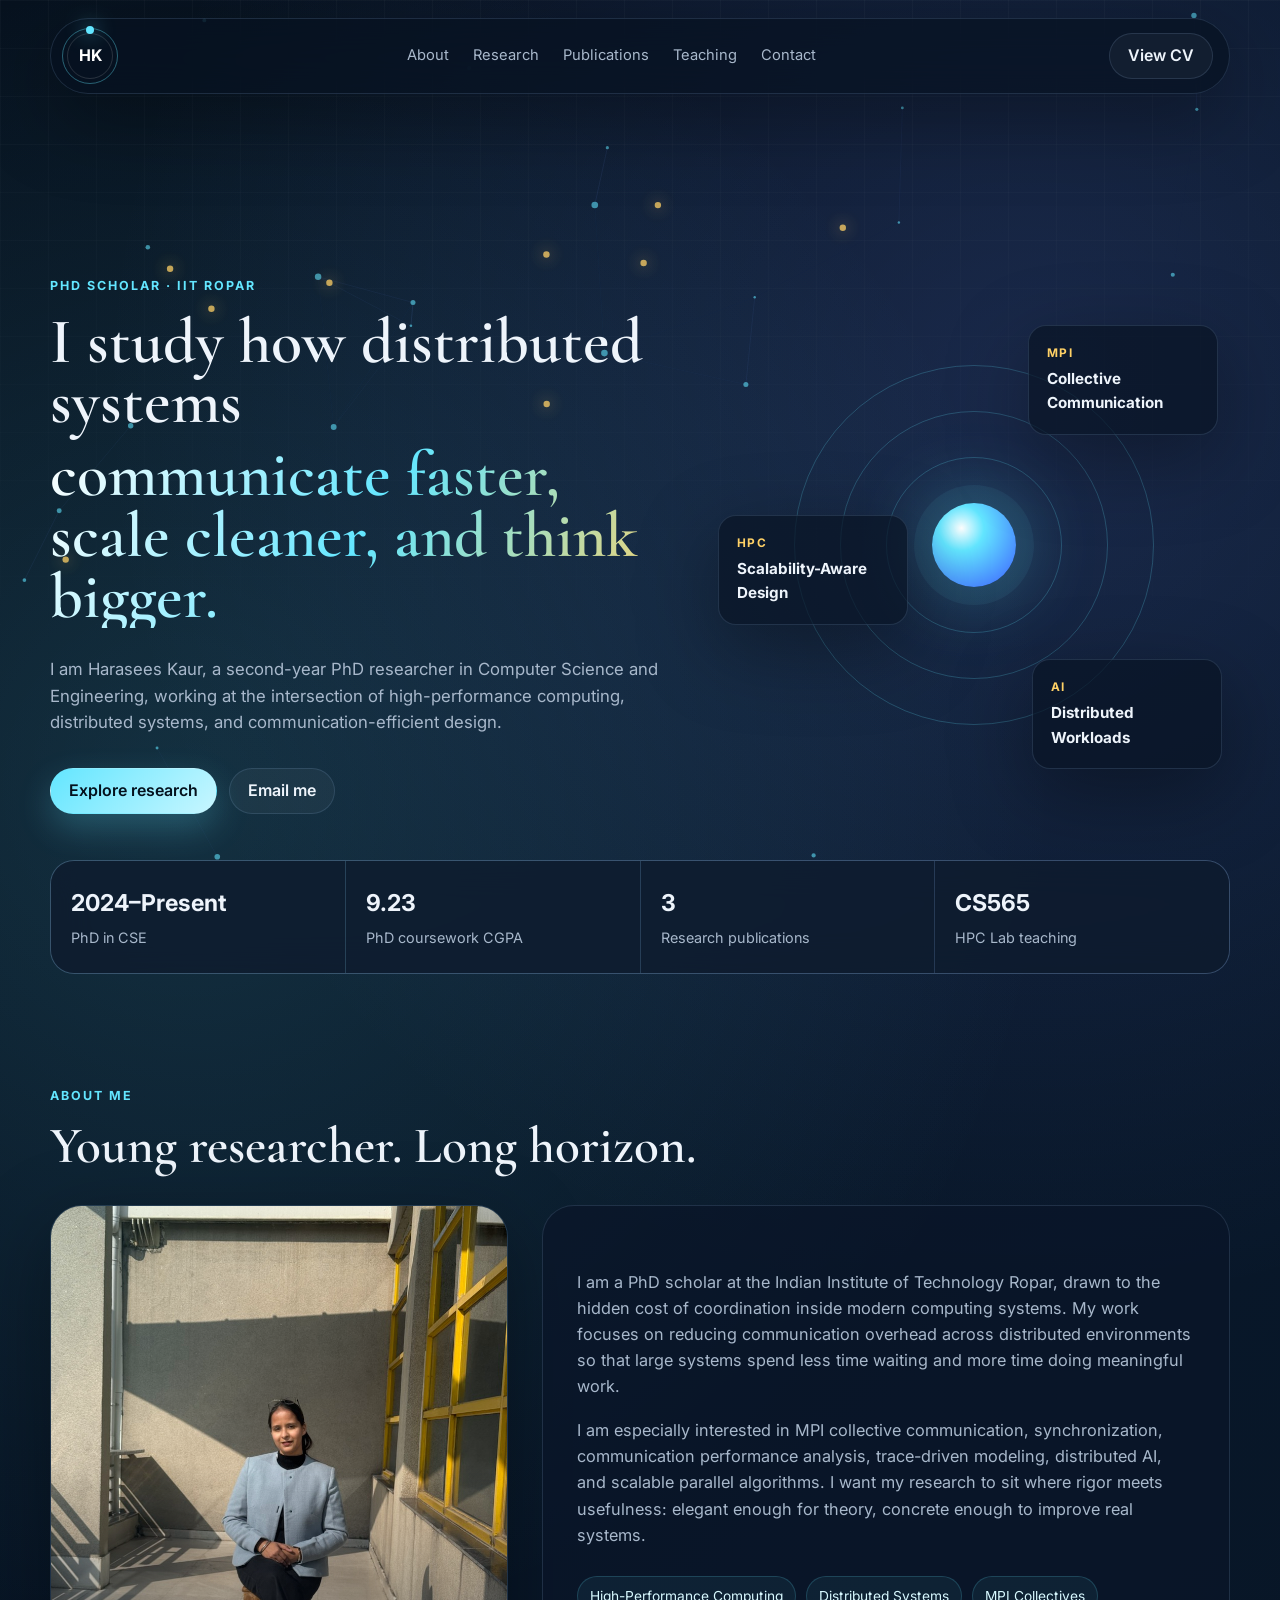
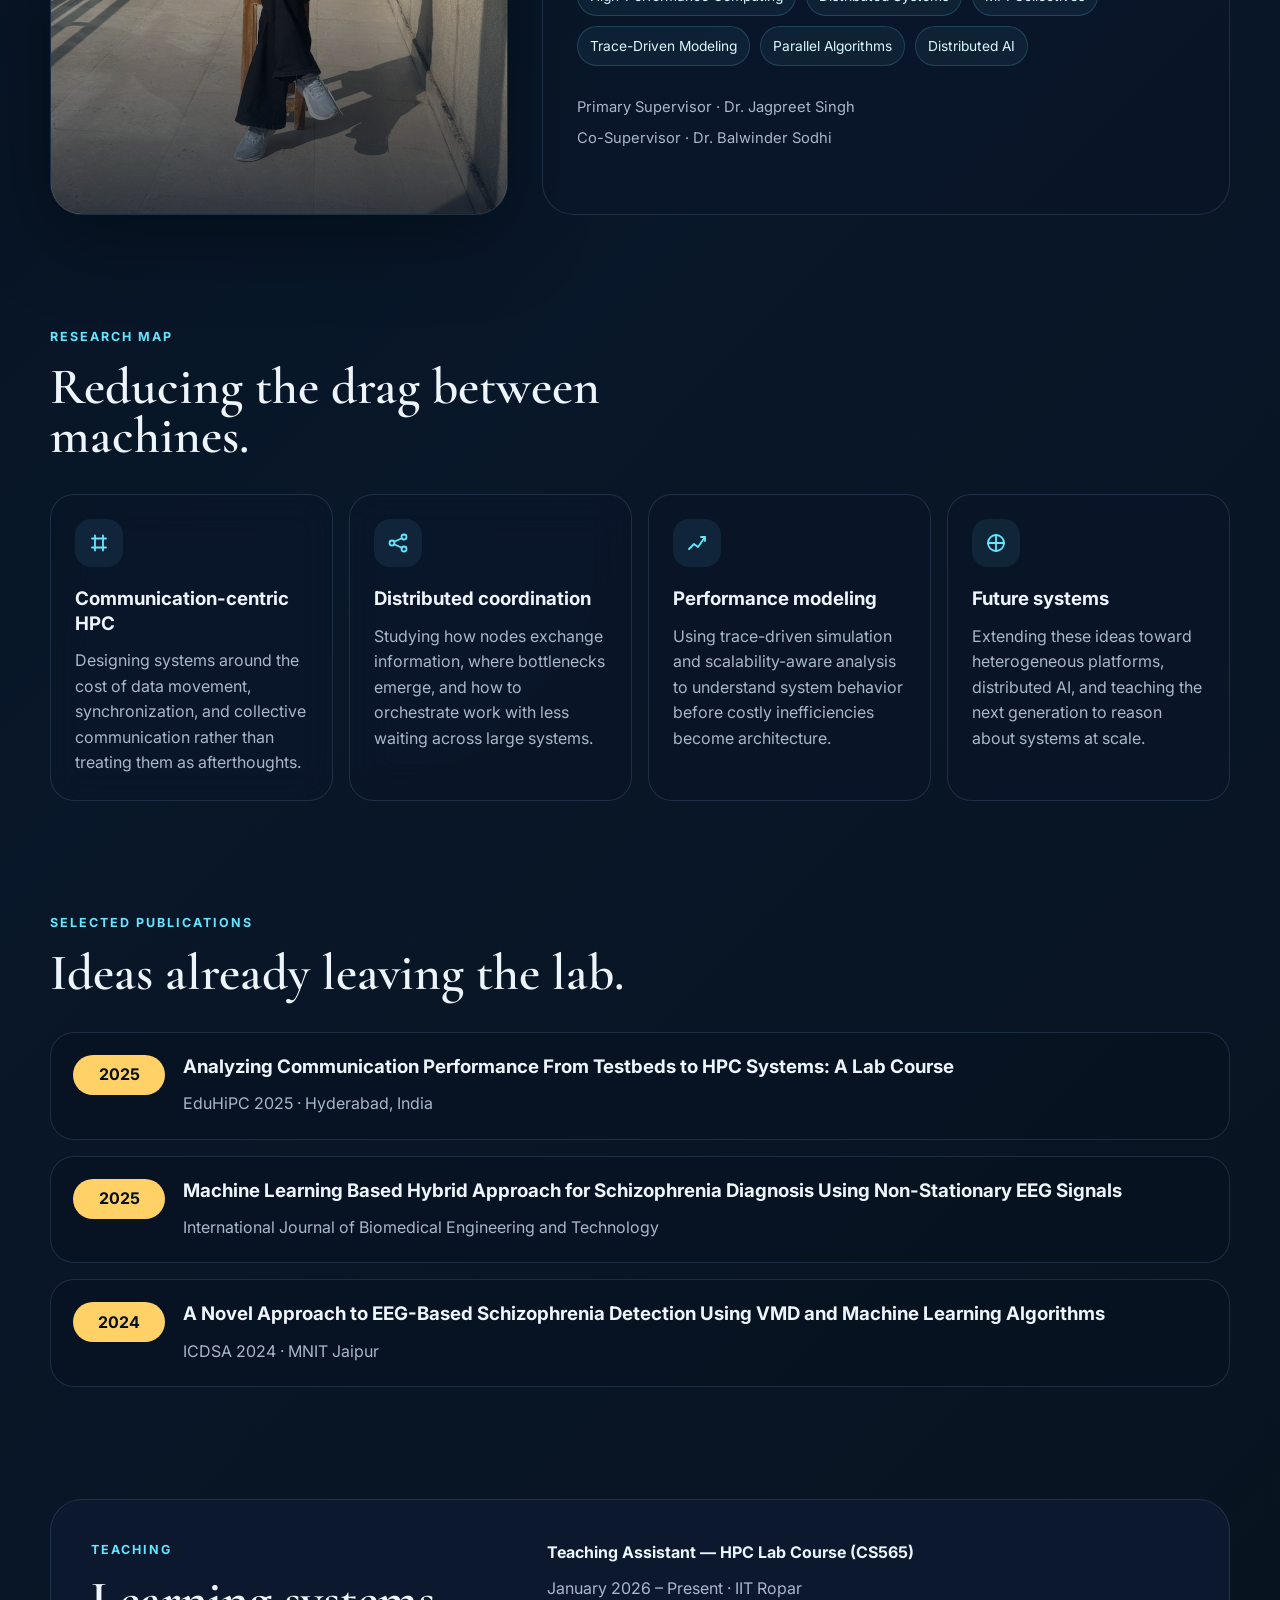
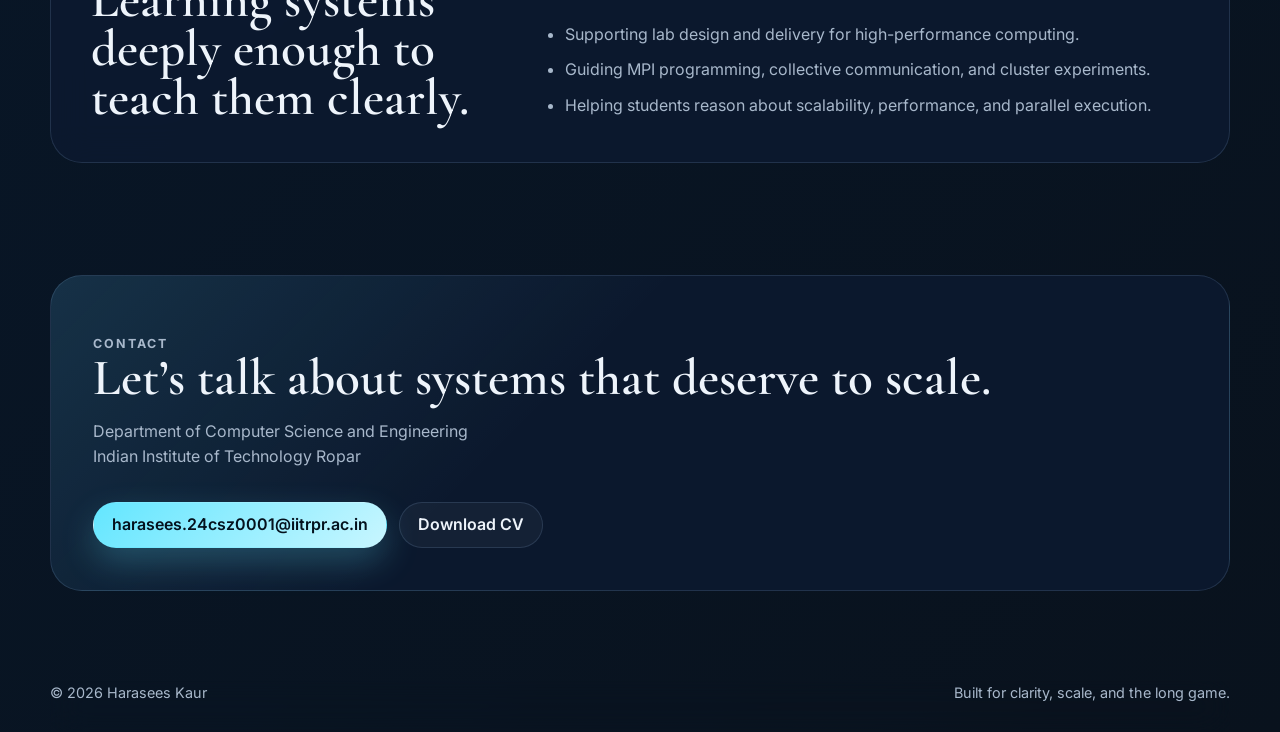
==== index.html @ 87f4d4fc "iniial version" ====
<!DOCTYPE html>
<html lang="en">
<head>
  <meta charset="UTF-8">
  <meta name="viewport" content="width=device-width, initial-scale=1.0">
  <meta name="description" content="Harasees Kaur is a PhD scholar at IIT Ropar researching high-performance and distributed computing, with a focus on communication-efficient systems.">
  <title>Harasees Kaur | HPC Researcher</title>
  <script>
    document.documentElement.classList.add("js-enabled");
  </script>
  <link rel="icon" href="favicon.svg" type="image/svg+xml">
  <link rel="preconnect" href="https://fonts.googleapis.com">
  <link rel="preconnect" href="https://fonts.gstatic.com" crossorigin>
  <link href="https://fonts.googleapis.com/css2?family=Cormorant+Garamond:wght@500;600;700&amp;family=Inter:wght@400;500;600;700&amp;display=swap" rel="stylesheet">
  <link rel="stylesheet" href="styles.css">
</head>
<body>
  <canvas id="network-canvas" aria-hidden="true"></canvas>

  <div class="page-shell">
    <header class="site-header">
      <a class="brand" href="#top" aria-label="Harasees Kaur home">
        <span class="brand-orbit"></span>
        <span>HK</span>
      </a>

      <nav class="site-nav" aria-label="Primary navigation">
        <a href="#about">About</a>
        <a href="#research">Research</a>
        <a href="#publications">Publications</a>
        <a href="#teaching">Teaching</a>
        <a href="#contact">Contact</a>
      </nav>

      <a class="button button-quiet" href="IIT_Ropar_CV_Template.pdf" target="_blank" rel="noreferrer">
        View CV
      </a>
    </header>

    <main id="top">
      <section class="hero section">
        <div class="hero-copy reveal">
          <p class="eyebrow">PhD Scholar · IIT Ropar</p>
          <h1>
            I study how distributed systems
            <span>communicate faster, scale cleaner, and think bigger.</span>
          </h1>
          <p class="hero-text">
            I am Harasees Kaur, a second-year PhD researcher in Computer Science and Engineering,
            working at the intersection of high-performance computing, distributed systems, and
            communication-efficient design.
          </p>

          <div class="hero-actions">
            <a class="button button-primary" href="#research">Explore research</a>
            <a class="button button-quiet" href="mailto:harasees.24csz0001@iitrpr.ac.in">Email me</a>
          </div>
        </div>

        <div class="hero-visual reveal">
          <div class="signal-core">
            <span class="ring ring-one"></span>
            <span class="ring ring-two"></span>
            <span class="ring ring-three"></span>
            <span class="core-dot"></span>
          </div>

          <article class="floating-card card-a">
            <span>MPI</span>
            <strong>Collective Communication</strong>
          </article>
          <article class="floating-card card-b">
            <span>HPC</span>
            <strong>Scalability-Aware Design</strong>
          </article>
          <article class="floating-card card-c">
            <span>AI</span>
            <strong>Distributed Workloads</strong>
          </article>
        </div>
      </section>

      <section class="metrics-strip reveal" aria-label="Research highlights">
        <article>
          <strong>2024–Present</strong>
          <span>PhD in CSE</span>
        </article>
        <article>
          <strong>9.23</strong>
          <span>PhD coursework CGPA</span>
        </article>
        <article>
          <strong>3</strong>
          <span>Research publications</span>
        </article>
        <article>
          <strong>CS565</strong>
          <span>HPC Lab teaching</span>
        </article>
      </section>

      <section id="about" class="about section">
        <div class="section-heading reveal">
          <p class="eyebrow">About me</p>
          <h2>Young researcher. Long horizon.</h2>
        </div>

        <div class="about-grid">
          <figure class="portrait-frame reveal">
            <img src="assets/profile.jpg" alt="Portrait of Harasees Kaur" loading="lazy" decoding="async">
          </figure>

          <div class="about-copy reveal">
            <p>
              I am a PhD scholar at the Indian Institute of Technology Ropar, drawn to the hidden
              cost of coordination inside modern computing systems. My work focuses on reducing
              communication overhead across distributed environments so that large systems spend
              less time waiting and more time doing meaningful work.
            </p>
            <p>
              I am especially interested in MPI collective communication, synchronization,
              communication performance analysis, trace-driven modeling, distributed AI, and
              scalable parallel algorithms. I want my research to sit where rigor meets usefulness:
              elegant enough for theory, concrete enough to improve real systems.
            </p>

            <div class="about-tags" aria-label="Research areas">
              <span>High-Performance Computing</span>
              <span>Distributed Systems</span>
              <span>MPI Collectives</span>
              <span>Trace-Driven Modeling</span>
              <span>Parallel Algorithms</span>
              <span>Distributed AI</span>
            </div>

            <div class="supervision">
              <span>Primary Supervisor · Dr. Jagpreet Singh</span>
              <span>Co-Supervisor · Dr. Balwinder Sodhi</span>
            </div>
          </div>
        </div>
      </section>

      <section id="research" class="research section">
        <div class="section-heading reveal">
          <p class="eyebrow">Research map</p>
          <h2>Reducing the drag between machines.</h2>
        </div>

        <div class="research-grid">
          <article class="research-card reveal">
            <div class="icon-wrap">
              <svg viewBox="0 0 24 24" aria-hidden="true">
                <path d="M5 7.5h14M5 16.5h14M8 4.5v15M16 4.5v15"/>
              </svg>
            </div>
            <h3>Communication-centric HPC</h3>
            <p>
              Designing systems around the cost of data movement, synchronization, and collective
              communication rather than treating them as afterthoughts.
            </p>
          </article>

          <article class="research-card reveal">
            <div class="icon-wrap">
              <svg viewBox="0 0 24 24" aria-hidden="true">
                <circle cx="6" cy="12" r="2.5"/>
                <circle cx="18" cy="6" r="2.5"/>
                <circle cx="18" cy="18" r="2.5"/>
                <path d="M8.2 10.8 15.8 7.2M8.2 13.2l7.6 3.6"/>
              </svg>
            </div>
            <h3>Distributed coordination</h3>
            <p>
              Studying how nodes exchange information, where bottlenecks emerge, and how to
              orchestrate work with less waiting across large systems.
            </p>
          </article>

          <article class="research-card reveal">
            <div class="icon-wrap">
              <svg viewBox="0 0 24 24" aria-hidden="true">
                <path d="M4 18 9 13l4 3 7-10"/>
                <path d="M16 6h4v4"/>
              </svg>
            </div>
            <h3>Performance modeling</h3>
            <p>
              Using trace-driven simulation and scalability-aware analysis to understand system
              behavior before costly inefficiencies become architecture.
            </p>
          </article>

          <article class="research-card reveal">
            <div class="icon-wrap">
              <svg viewBox="0 0 24 24" aria-hidden="true">
                <path d="M12 4v16M4 12h16"/>
                <circle cx="12" cy="12" r="8"/>
              </svg>
            </div>
            <h3>Future systems</h3>
            <p>
              Extending these ideas toward heterogeneous platforms, distributed AI, and teaching
              the next generation to reason about systems at scale.
            </p>
          </article>
        </div>
      </section>

      <section id="publications" class="publications section">
        <div class="section-heading reveal">
          <p class="eyebrow">Selected publications</p>
          <h2>Ideas already leaving the lab.</h2>
        </div>

        <div class="timeline">
          <article class="timeline-item reveal">
            <span class="timeline-year">2025</span>
            <div>
              <h3>Analyzing Communication Performance From Testbeds to HPC Systems: A Lab Course</h3>
              <p>EduHiPC 2025 · Hyderabad, India</p>
            </div>
          </article>

          <article class="timeline-item reveal">
            <span class="timeline-year">2025</span>
            <div>
              <h3>Machine Learning Based Hybrid Approach for Schizophrenia Diagnosis Using Non-Stationary EEG Signals</h3>
              <p>International Journal of Biomedical Engineering and Technology</p>
            </div>
          </article>

          <article class="timeline-item reveal">
            <span class="timeline-year">2024</span>
            <div>
              <h3>A Novel Approach to EEG-Based Schizophrenia Detection Using VMD and Machine Learning Algorithms</h3>
              <p>ICDSA 2024 · MNIT Jaipur</p>
            </div>
          </article>
        </div>
      </section>

      <section id="teaching" class="teaching section">
        <div class="teaching-card reveal">
          <div>
            <p class="eyebrow">Teaching</p>
            <h2>Learning systems deeply enough to teach them clearly.</h2>
          </div>
          <div class="teaching-details">
            <strong>Teaching Assistant — HPC Lab Course (CS565)</strong>
            <span>January 2026 – Present · IIT Ropar</span>
            <ul>
              <li>Supporting lab design and delivery for high-performance computing.</li>
              <li>Guiding MPI programming, collective communication, and cluster experiments.</li>
              <li>Helping students reason about scalability, performance, and parallel execution.</li>
            </ul>
          </div>
        </div>
      </section>

      <section id="contact" class="contact section reveal">
        <div class="contact-panel">
          <p class="eyebrow">Contact</p>
          <h2>Let’s talk about systems that deserve to scale.</h2>
          <p>
            Department of Computer Science and Engineering<br>
            Indian Institute of Technology Ropar
          </p>
          <div class="contact-actions">
            <a class="button button-primary" href="mailto:harasees.24csz0001@iitrpr.ac.in">
              harasees.24csz0001@iitrpr.ac.in
            </a>
            <a class="button button-quiet" href="IIT_Ropar_CV_Template.pdf" target="_blank" rel="noreferrer">
              Download CV
            </a>
          </div>
        </div>
      </section>
    </main>

    <footer class="site-footer">
      <span>© <span id="year"></span> Harasees Kaur</span>
      <span>Built for clarity, scale, and the long game.</span>
    </footer>
  </div>

  <script src="script.js"></script>
</body>
</html>
---- styles.css ----
:root {
  --bg: #07111f;
  --bg-soft: rgba(8, 20, 38, 0.78);
  --panel: rgba(10, 22, 41, 0.72);
  --panel-strong: rgba(12, 25, 47, 0.92);
  --line: rgba(148, 186, 226, 0.16);
  --text: #eef4fb;
  --muted: #a8b8cb;
  --cyan: #63e6ff;
  --blue: #6f8cff;
  --gold: #ffd166;
  --white: #ffffff;
  --shadow: 0 24px 80px rgba(0, 0, 0, 0.34);
  --radius-xl: 32px;
  --radius-lg: 24px;
  --radius-md: 18px;
}

* {
  box-sizing: border-box;
}

html {
  scroll-behavior: smooth;
}

body {
  margin: 0;
  min-height: 100vh;
  color: var(--text);
  background:
    radial-gradient(circle at 15% 20%, rgba(99, 230, 255, 0.14), transparent 26%),
    radial-gradient(circle at 80% 10%, rgba(111, 140, 255, 0.18), transparent 25%),
    linear-gradient(135deg, #06101d 0%, #081729 48%, #09121d 100%);
  font-family: "Inter", "Avenir Next", "Segoe UI", sans-serif;
  line-height: 1.6;
}

body::before {
  position: fixed;
  inset: 0;
  content: "";
  pointer-events: none;
  background:
    linear-gradient(rgba(255, 255, 255, 0.03) 1px, transparent 1px),
    linear-gradient(90deg, rgba(255, 255, 255, 0.03) 1px, transparent 1px);
  background-size: 48px 48px;
  mask-image: linear-gradient(to bottom, rgba(0, 0, 0, 0.85), transparent 85%);
}

a {
  color: inherit;
  text-decoration: none;
}

img {
  display: block;
  max-width: 100%;
}

#network-canvas {
  position: fixed;
  inset: 0;
  width: 100%;
  height: 100%;
  pointer-events: none;
  opacity: 0.8;
}

.page-shell {
  position: relative;
  z-index: 1;
  width: min(1180px, calc(100% - 48px));
  margin: 0 auto;
}

.site-header,
.site-footer,
.metrics-strip,
.research-card,
.teaching-card,
.contact-panel {
  backdrop-filter: blur(18px);
  -webkit-backdrop-filter: blur(18px);
}

.site-header {
  position: sticky;
  top: 18px;
  z-index: 10;
  display: flex;
  align-items: center;
  justify-content: space-between;
  gap: 18px;
  margin-top: 18px;
  padding: 14px 16px;
  border: 1px solid var(--line);
  border-radius: 999px;
  background: rgba(7, 17, 31, 0.68);
  box-shadow: var(--shadow);
}

.brand {
  position: relative;
  display: inline-grid;
  width: 46px;
  height: 46px;
  place-items: center;
  border: 1px solid rgba(255, 255, 255, 0.14);
  border-radius: 50%;
  color: var(--white);
  font-weight: 700;
}

.brand-orbit {
  position: absolute;
  inset: -6px;
  border: 1px solid rgba(99, 230, 255, 0.38);
  border-radius: 50%;
  animation: spin 8s linear infinite;
}

.brand-orbit::after {
  position: absolute;
  top: -3px;
  left: 50%;
  width: 8px;
  height: 8px;
  border-radius: 50%;
  background: var(--cyan);
  content: "";
  transform: translateX(-50%);
  box-shadow: 0 0 20px var(--cyan);
}

.site-nav {
  display: flex;
  align-items: center;
  gap: 24px;
  color: var(--muted);
  font-size: 0.92rem;
}

.site-nav a {
  position: relative;
  transition: color 180ms ease;
}

.site-nav a::after {
  position: absolute;
  right: 0;
  bottom: -8px;
  left: 0;
  height: 1px;
  background: linear-gradient(90deg, transparent, var(--cyan), transparent);
  content: "";
  opacity: 0;
  transform: scaleX(0.7);
  transition: opacity 180ms ease, transform 180ms ease;
}

.site-nav a:hover {
  color: var(--white);
}

.site-nav a:hover::after {
  opacity: 1;
  transform: scaleX(1);
}

.section {
  padding-top: 112px;
  scroll-margin-top: 110px;
}

.hero {
  display: grid;
  grid-template-columns: minmax(0, 1.1fr) minmax(320px, 0.9fr);
  align-items: center;
  min-height: calc(100vh - 110px);
  gap: 42px;
}

.eyebrow {
  margin: 0 0 16px;
  color: var(--cyan);
  font-size: 0.78rem;
  font-weight: 700;
  letter-spacing: 0.16em;
  text-transform: uppercase;
}

.hero h1,
.section-heading h2,
.teaching-card h2,
.contact-panel h2 {
  margin: 0;
  font-family: "Cormorant Garamond", Georgia, serif;
  font-weight: 600;
  line-height: 0.95;
}

.hero h1 {
  max-width: 760px;
  font-size: clamp(2.7rem, 5vw, 5rem);
}

.hero h1 span {
  display: block;
  margin-top: 12px;
  color: transparent;
  background: linear-gradient(120deg, var(--white), var(--cyan), var(--gold));
  -webkit-background-clip: text;
  background-clip: text;
}

.hero-text {
  max-width: 640px;
  margin: 28px 0 0;
  color: var(--muted);
  font-size: 1.05rem;
}

.hero-actions,
.contact-actions {
  display: flex;
  flex-wrap: wrap;
  gap: 12px;
  margin-top: 32px;
}

.button {
  display: inline-flex;
  align-items: center;
  justify-content: center;
  min-height: 46px;
  padding: 0 18px;
  border: 1px solid var(--line);
  border-radius: 999px;
  font-weight: 600;
  transition:
    border-color 180ms ease,
    background 180ms ease,
    color 180ms ease,
    transform 180ms ease,
    box-shadow 180ms ease;
}

.button:hover {
  transform: translateY(-2px);
}

.button-primary {
  color: #04111d;
  border-color: transparent;
  background: linear-gradient(135deg, var(--cyan), #c8f6ff);
  box-shadow: 0 14px 34px rgba(99, 230, 255, 0.24);
}

.button-quiet {
  background: rgba(255, 255, 255, 0.04);
}

.hero-visual {
  position: relative;
  min-height: 520px;
}

.signal-core {
  position: absolute;
  top: 50%;
  left: 50%;
  display: grid;
  width: 360px;
  height: 360px;
  place-items: center;
  transform: translate(-50%, -50%);
}

.ring,
.core-dot {
  position: absolute;
  border-radius: 50%;
}

.ring {
  border: 1px solid rgba(99, 230, 255, 0.22);
}

.ring-one {
  inset: 0;
  animation: pulse 4s ease-in-out infinite;
}

.ring-two {
  inset: 46px;
  animation: pulse 4s ease-in-out infinite 0.8s;
}

.ring-three {
  inset: 92px;
  animation: pulse 4s ease-in-out infinite 1.6s;
}

.core-dot {
  width: 84px;
  height: 84px;
  background:
    radial-gradient(circle at 35% 30%, #ffffff 0, var(--cyan) 28%, #3b5cff 100%);
  box-shadow:
    0 0 0 18px rgba(99, 230, 255, 0.06),
    0 0 80px rgba(99, 230, 255, 0.44);
}

.floating-card {
  position: absolute;
  display: grid;
  gap: 4px;
  width: 190px;
  padding: 18px;
  border: 1px solid var(--line);
  border-radius: var(--radius-md);
  background: rgba(9, 20, 37, 0.72);
  box-shadow: var(--shadow);
}

.floating-card span {
  color: var(--gold);
  font-size: 0.74rem;
  font-weight: 700;
  letter-spacing: 0.12em;
}

.floating-card strong {
  font-size: 0.95rem;
}

.card-a {
  top: 40px;
  right: 12px;
  animation: drift 5.4s ease-in-out infinite;
}

.card-b {
  top: 230px;
  left: 0;
  animation: drift 6s ease-in-out infinite 0.7s;
}

.card-c {
  right: 8px;
  bottom: 36px;
  animation: drift 5.7s ease-in-out infinite 1.2s;
}

.metrics-strip {
  display: grid;
  grid-template-columns: repeat(4, 1fr);
  gap: 1px;
  overflow: hidden;
  margin-top: -24px;
  border: 1px solid var(--line);
  border-radius: var(--radius-lg);
  background: var(--line);
}

.metrics-strip article {
  display: grid;
  gap: 4px;
  min-height: 112px;
  align-content: center;
  padding: 20px;
  background: var(--bg-soft);
}

.metrics-strip strong {
  font-size: 1.45rem;
}

.metrics-strip span {
  color: var(--muted);
  font-size: 0.9rem;
}

.section-heading {
  max-width: 720px;
  margin-bottom: 34px;
}

.section-heading h2,
.teaching-card h2,
.contact-panel h2 {
  font-size: clamp(2rem, 4vw, 3.3rem);
}

.about-grid {
  display: grid;
  grid-template-columns: minmax(280px, 0.8fr) minmax(0, 1.2fr);
  gap: 34px;
  align-items: stretch;
}

.portrait-frame {
  position: relative;
  min-height: 560px;
  margin: 0;
  overflow: hidden;
  border: 1px solid var(--line);
  border-radius: var(--radius-xl);
  box-shadow: var(--shadow);
}

.portrait-frame::after {
  position: absolute;
  inset: 0;
  background:
    linear-gradient(180deg, transparent 42%, rgba(7, 17, 31, 0.78) 100%),
    linear-gradient(135deg, rgba(99, 230, 255, 0.12), transparent 48%);
  content: "";
}

.portrait-frame img {
  width: 100%;
  height: 100%;
  object-fit: cover;
  object-position: center center;
}

.about-copy {
  display: grid;
  align-content: center;
  gap: 18px;
  padding: clamp(18px, 3vw, 34px);
  border: 1px solid var(--line);
  border-radius: var(--radius-xl);
  background: var(--panel);
}

.about-copy p {
  margin: 0;
  color: var(--muted);
  font-size: 1.02rem;
}

.about-tags {
  display: flex;
  flex-wrap: wrap;
  gap: 10px;
  margin-top: 10px;
}

.about-tags span {
  padding: 8px 12px;
  border: 1px solid rgba(99, 230, 255, 0.18);
  border-radius: 999px;
  color: #d8f9ff;
  background: rgba(99, 230, 255, 0.06);
  font-size: 0.86rem;
}

.supervision {
  display: grid;
  gap: 8px;
  margin-top: 12px;
  color: var(--muted);
  font-size: 0.92rem;
}

.research-grid {
  display: grid;
  grid-template-columns: repeat(4, 1fr);
  gap: 16px;
}

.research-card {
  min-height: 260px;
  padding: 24px;
  border: 1px solid var(--line);
  border-radius: var(--radius-lg);
  background: var(--panel);
  transition:
    transform 220ms ease,
    border-color 220ms ease,
    background 220ms ease;
}

.research-card:hover {
  transform: translateY(-8px);
  border-color: rgba(99, 230, 255, 0.36);
  background: rgba(13, 29, 51, 0.88);
}

.icon-wrap {
  display: grid;
  width: 48px;
  height: 48px;
  place-items: center;
  margin-bottom: 20px;
  border-radius: 16px;
  background: rgba(99, 230, 255, 0.08);
}

.icon-wrap svg {
  width: 24px;
  height: 24px;
  fill: none;
  stroke: var(--cyan);
  stroke-width: 1.8;
  stroke-linecap: round;
  stroke-linejoin: round;
}

.research-card h3,
.timeline-item h3 {
  margin: 0 0 12px;
  line-height: 1.3;
}

.research-card p,
.timeline-item p,
.teaching-details span,
.contact-panel p {
  margin: 0;
  color: var(--muted);
}

.timeline {
  display: grid;
  gap: 16px;
}

.timeline-item {
  display: grid;
  grid-template-columns: 92px 1fr;
  gap: 18px;
  align-items: start;
  padding: 22px;
  border: 1px solid var(--line);
  border-radius: var(--radius-lg);
  background: rgba(8, 18, 34, 0.58);
}

.timeline-year {
  display: inline-flex;
  min-height: 40px;
  align-items: center;
  justify-content: center;
  border-radius: 999px;
  color: #04111d;
  background: var(--gold);
  font-weight: 700;
}

.teaching-card {
  display: grid;
  grid-template-columns: minmax(280px, 0.8fr) minmax(0, 1.2fr);
  gap: 28px;
  align-items: start;
  padding: clamp(24px, 4vw, 40px);
  border: 1px solid var(--line);
  border-radius: var(--radius-xl);
  background: var(--panel-strong);
}

.teaching-details {
  display: grid;
  gap: 10px;
}

.teaching-details ul {
  display: grid;
  gap: 10px;
  margin: 10px 0 0;
  padding-left: 18px;
  color: var(--muted);
}

.contact {
  padding-bottom: 90px;
}

.contact-panel {
  padding: clamp(24px, 4vw, 42px);
  border: 1px solid var(--line);
  border-radius: var(--radius-xl);
  background:
    linear-gradient(135deg, rgba(99, 230, 255, 0.12), transparent 42%),
    var(--panel-strong);
}

.contact-panel p {
  margin-top: 16px;
}

.site-footer {
  display: flex;
  align-items: center;
  justify-content: space-between;
  gap: 18px;
  padding: 0 0 28px;
  color: var(--muted);
  font-size: 0.9rem;
}

.js-enabled .reveal {
  opacity: 0;
  transform: translateY(18px);
  transition: opacity 700ms ease, transform 700ms ease;
}

.js-enabled .reveal.visible {
  opacity: 1;
  transform: translateY(0);
}

@keyframes spin {
  to {
    transform: rotate(360deg);
  }
}

@keyframes pulse {
  0%,
  100% {
    opacity: 0.35;
    transform: scale(0.94);
  }

  50% {
    opacity: 1;
    transform: scale(1);
  }
}

@keyframes drift {
  0%,
  100% {
    transform: translateY(0);
  }

  50% {
    transform: translateY(-12px);
  }
}

@media (max-width: 1040px) {
  .hero,
  .about-grid,
  .teaching-card {
    grid-template-columns: 1fr;
  }

  .hero {
    padding-top: 72px;
  }

  .hero-visual {
    min-height: 430px;
  }

  .research-grid {
    grid-template-columns: repeat(2, 1fr);
  }
}

@media (max-width: 780px) {
  .page-shell {
    width: min(1180px, calc(100% - 28px));
  }

  .site-header {
    position: static;
    flex-wrap: wrap;
    justify-content: center;
    border-radius: 24px;
  }

  .site-nav {
    order: 3;
    width: 100%;
    justify-content: center;
    gap: 16px;
    flex-wrap: wrap;
  }

  .section {
    padding-top: 84px;
  }

  .hero {
    min-height: auto;
    gap: 18px;
  }

  .hero-visual {
    min-height: 380px;
  }

  .signal-core {
    width: 280px;
    height: 280px;
  }

  .floating-card {
    width: 170px;
  }

  .metrics-strip,
  .research-grid {
    grid-template-columns: 1fr;
  }

  .metrics-strip {
    margin-top: 18px;
  }

  .portrait-frame {
    min-height: 440px;
  }

  .timeline-item {
    grid-template-columns: 1fr;
  }

  .timeline-year {
    width: fit-content;
    padding: 0 16px;
  }

  .site-footer {
    flex-direction: column;
    align-items: flex-start;
  }
}

@media (prefers-reduced-motion: reduce) {
  html {
    scroll-behavior: auto;
  }

  *,
  *::before,
  *::after {
    animation-duration: 0.01ms !important;
    animation-iteration-count: 1 !important;
    transition-duration: 0.01ms !important;
  }
}
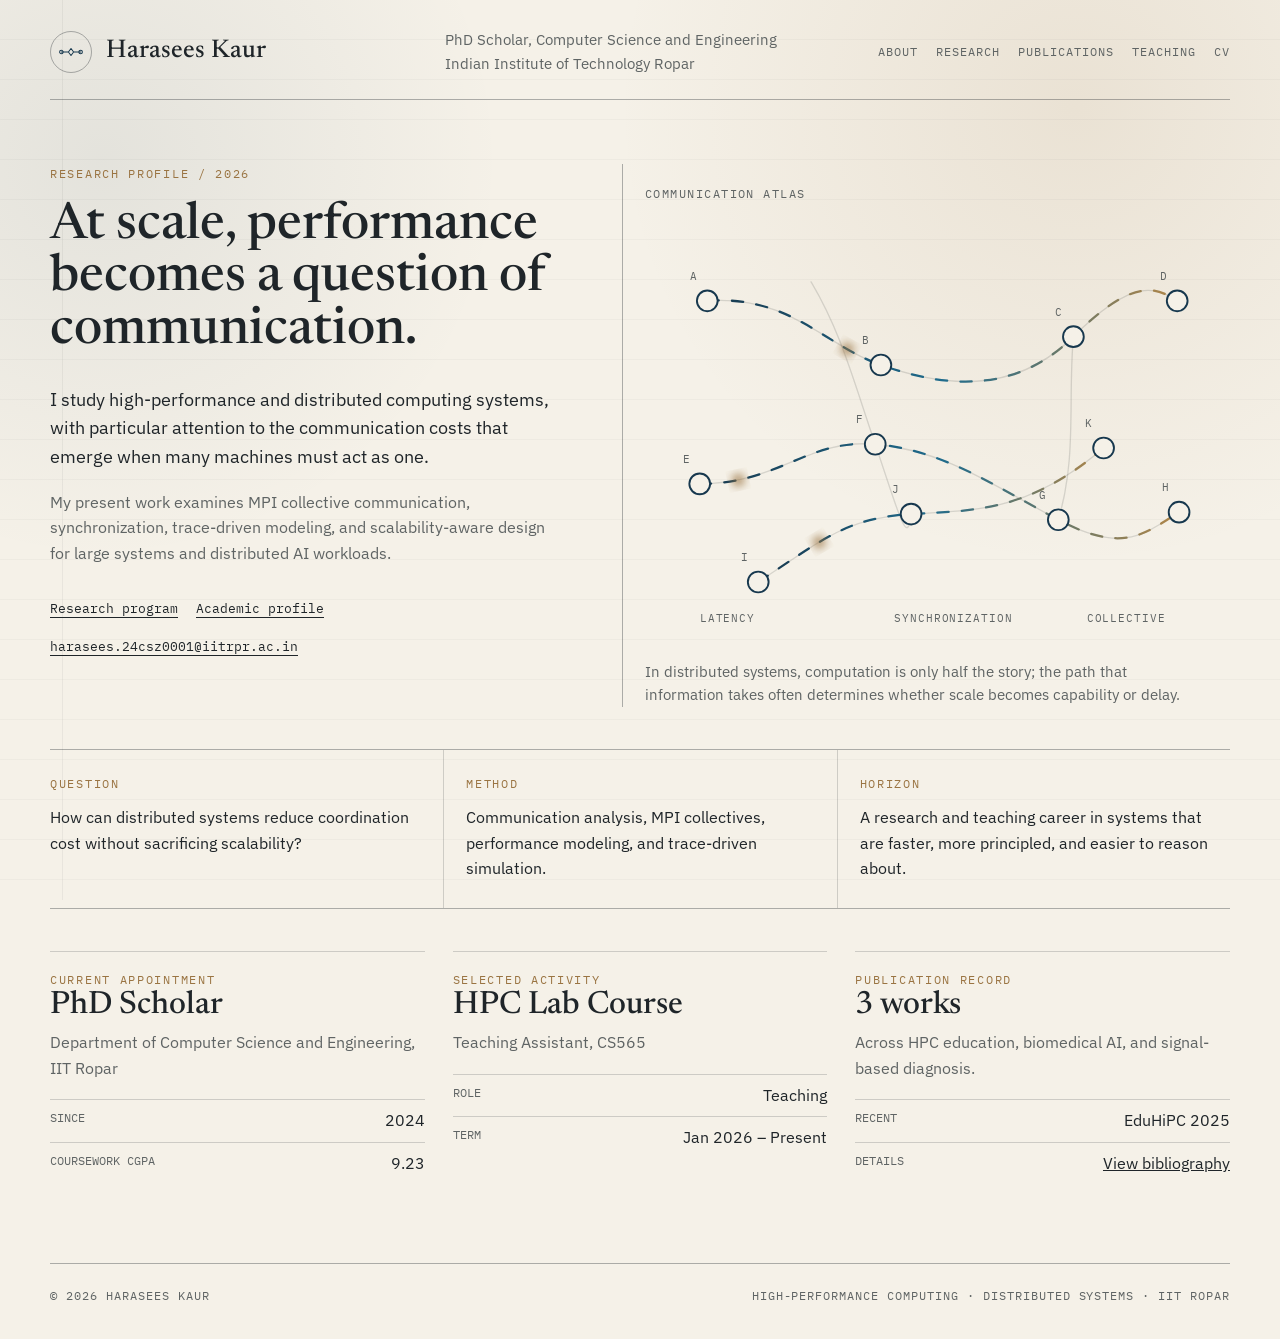
==== commit 9df571af: "Upgraded version" ====
--- a/index.html
+++ b/index.html
@@ -3,286 +3,243 @@
 <head>
   <meta charset="UTF-8">
   <meta name="viewport" content="width=device-width, initial-scale=1.0">
-  <meta name="description" content="Harasees Kaur is a PhD scholar at IIT Ropar researching high-performance and distributed computing, with a focus on communication-efficient systems.">
-  <title>Harasees Kaur | HPC Researcher</title>
+  <meta name="description" content="Harasees Kaur is a PhD scholar at IIT Ropar researching communication-efficient high-performance and distributed computing systems.">
+  <title>Harasees Kaur | High-Performance Computing</title>
   <script>
     document.documentElement.classList.add("js-enabled");
   </script>
   <link rel="icon" href="favicon.svg" type="image/svg+xml">
   <link rel="preconnect" href="https://fonts.googleapis.com">
   <link rel="preconnect" href="https://fonts.gstatic.com" crossorigin>
-  <link href="https://fonts.googleapis.com/css2?family=Cormorant+Garamond:wght@500;600;700&amp;family=Inter:wght@400;500;600;700&amp;display=swap" rel="stylesheet">
+  <link href="https://fonts.googleapis.com/css2?family=IBM+Plex+Mono:wght@400;500&amp;family=IBM+Plex+Sans:wght@400;500;600&amp;family=Newsreader:opsz,wght@6..72,400;6..72,500;6..72,600&amp;display=swap" rel="stylesheet">
   <link rel="stylesheet" href="styles.css">
 </head>
-<body>
-  <canvas id="network-canvas" aria-hidden="true"></canvas>
-
-  <div class="page-shell">
-    <header class="site-header">
-      <a class="brand" href="#top" aria-label="Harasees Kaur home">
-        <span class="brand-orbit"></span>
-        <span>HK</span>
-      </a>
-
-      <nav class="site-nav" aria-label="Primary navigation">
-        <a href="#about">About</a>
-        <a href="#research">Research</a>
-        <a href="#publications">Publications</a>
-        <a href="#teaching">Teaching</a>
-        <a href="#contact">Contact</a>
-      </nav>
-
-      <a class="button button-quiet" href="IIT_Ropar_CV_Template.pdf" target="_blank" rel="noreferrer">
-        View CV
-      </a>
-    </header>
-
-    <main id="top">
-      <section class="hero section">
-        <div class="hero-copy reveal">
-          <p class="eyebrow">PhD Scholar · IIT Ropar</p>
-          <h1>
-            I study how distributed systems
-            <span>communicate faster, scale cleaner, and think bigger.</span>
-          </h1>
-          <p class="hero-text">
-            I am Harasees Kaur, a second-year PhD researcher in Computer Science and Engineering,
-            working at the intersection of high-performance computing, distributed systems, and
-            communication-efficient design.
-          </p>
-
-          <div class="hero-actions">
-            <a class="button button-primary" href="#research">Explore research</a>
-            <a class="button button-quiet" href="mailto:harasees.24csz0001@iitrpr.ac.in">Email me</a>
-          </div>
+<body class="page page-home" data-page="home">
+  <div class="paper-grid" aria-hidden="true"></div>
+
+  <header class="masthead shell">
+    <a class="wordmark" href="index.html">
+      <span class="monogram" aria-hidden="true">
+        <svg viewBox="0 0 64 64">
+          <path d="M10 32h16M38 32h16M26 32l6-8 6 8-6 8-6-8Z"/>
+          <circle cx="10" cy="32" r="4"/>
+          <circle cx="54" cy="32" r="4"/>
+        </svg>
+      </span>
+      <span>Harasees Kaur</span>
+    </a>
+
+    <div class="identity">
+      <span>PhD Scholar, Computer Science and Engineering</span>
+      <span>Indian Institute of Technology Ropar</span>
+    </div>
+
+    <nav class="primary-nav" aria-label="Primary navigation">
+      <a href="about.html">About</a>
+      <a href="research.html">Research</a>
+      <a href="publications.html">Publications</a>
+      <a href="teaching.html">Teaching</a>
+      <a href="IIT_Ropar_CV_Template.pdf" target="_blank" rel="noreferrer">CV</a>
+    </nav>
+  </header>
+
+  <main class="shell">
+    <section class="opening-grid">
+      <div class="opening-copy reveal">
+        <p class="folio">Research profile / 2026</p>
+        <h1>At scale, performance becomes a question of communication.</h1>
+        <p class="lede">
+          I study high-performance and distributed computing systems, with particular attention to
+          the communication costs that emerge when many machines must act as one.
+        </p>
+        <p class="sublede">
+          My present work examines MPI collective communication, synchronization, trace-driven
+          modeling, and scalability-aware design for large systems and distributed AI workloads.
+        </p>
+
+        <div class="text-links" aria-label="Key links">
+          <a href="research.html">Research program</a>
+          <a href="about.html">Academic profile</a>
+          <a href="mailto:harasees.24csz0001@iitrpr.ac.in">harasees.24csz0001@iitrpr.ac.in</a>
         </div>
-
-        <div class="hero-visual reveal">
-          <div class="signal-core">
-            <span class="ring ring-one"></span>
-            <span class="ring ring-two"></span>
-            <span class="ring ring-three"></span>
-            <span class="core-dot"></span>
-          </div>
-
-          <article class="floating-card card-a">
-            <span>MPI</span>
-            <strong>Collective Communication</strong>
-          </article>
-          <article class="floating-card card-b">
-            <span>HPC</span>
-            <strong>Scalability-Aware Design</strong>
-          </article>
-          <article class="floating-card card-c">
-            <span>AI</span>
-            <strong>Distributed Workloads</strong>
-          </article>
-        </div>
-      </section>
-
-      <section class="metrics-strip reveal" aria-label="Research highlights">
-        <article>
-          <strong>2024–Present</strong>
-          <span>PhD in CSE</span>
-        </article>
-        <article>
-          <strong>9.23</strong>
-          <span>PhD coursework CGPA</span>
-        </article>
-        <article>
-          <strong>3</strong>
-          <span>Research publications</span>
-        </article>
-        <article>
-          <strong>CS565</strong>
-          <span>HPC Lab teaching</span>
-        </article>
-      </section>
-
-      <section id="about" class="about section">
-        <div class="section-heading reveal">
-          <p class="eyebrow">About me</p>
-          <h2>Young researcher. Long horizon.</h2>
-        </div>
-
-        <div class="about-grid">
-          <figure class="portrait-frame reveal">
-            <img src="assets/profile.jpg" alt="Portrait of Harasees Kaur" loading="lazy" decoding="async">
-          </figure>
-
-          <div class="about-copy reveal">
-            <p>
-              I am a PhD scholar at the Indian Institute of Technology Ropar, drawn to the hidden
-              cost of coordination inside modern computing systems. My work focuses on reducing
-              communication overhead across distributed environments so that large systems spend
-              less time waiting and more time doing meaningful work.
-            </p>
-            <p>
-              I am especially interested in MPI collective communication, synchronization,
-              communication performance analysis, trace-driven modeling, distributed AI, and
-              scalable parallel algorithms. I want my research to sit where rigor meets usefulness:
-              elegant enough for theory, concrete enough to improve real systems.
-            </p>
-
-            <div class="about-tags" aria-label="Research areas">
-              <span>High-Performance Computing</span>
-              <span>Distributed Systems</span>
-              <span>MPI Collectives</span>
-              <span>Trace-Driven Modeling</span>
-              <span>Parallel Algorithms</span>
-              <span>Distributed AI</span>
-            </div>
-
-            <div class="supervision">
-              <span>Primary Supervisor · Dr. Jagpreet Singh</span>
-              <span>Co-Supervisor · Dr. Balwinder Sodhi</span>
-            </div>
-          </div>
-        </div>
-      </section>
-
-      <section id="research" class="research section">
-        <div class="section-heading reveal">
-          <p class="eyebrow">Research map</p>
-          <h2>Reducing the drag between machines.</h2>
-        </div>
-
-        <div class="research-grid">
-          <article class="research-card reveal">
-            <div class="icon-wrap">
-              <svg viewBox="0 0 24 24" aria-hidden="true">
-                <path d="M5 7.5h14M5 16.5h14M8 4.5v15M16 4.5v15"/>
-              </svg>
-            </div>
-            <h3>Communication-centric HPC</h3>
-            <p>
-              Designing systems around the cost of data movement, synchronization, and collective
-              communication rather than treating them as afterthoughts.
-            </p>
-          </article>
-
-          <article class="research-card reveal">
-            <div class="icon-wrap">
-              <svg viewBox="0 0 24 24" aria-hidden="true">
-                <circle cx="6" cy="12" r="2.5"/>
-                <circle cx="18" cy="6" r="2.5"/>
-                <circle cx="18" cy="18" r="2.5"/>
-                <path d="M8.2 10.8 15.8 7.2M8.2 13.2l7.6 3.6"/>
-              </svg>
-            </div>
-            <h3>Distributed coordination</h3>
-            <p>
-              Studying how nodes exchange information, where bottlenecks emerge, and how to
-              orchestrate work with less waiting across large systems.
-            </p>
-          </article>
-
-          <article class="research-card reveal">
-            <div class="icon-wrap">
-              <svg viewBox="0 0 24 24" aria-hidden="true">
-                <path d="M4 18 9 13l4 3 7-10"/>
-                <path d="M16 6h4v4"/>
-              </svg>
-            </div>
-            <h3>Performance modeling</h3>
-            <p>
-              Using trace-driven simulation and scalability-aware analysis to understand system
-              behavior before costly inefficiencies become architecture.
-            </p>
-          </article>
-
-          <article class="research-card reveal">
-            <div class="icon-wrap">
-              <svg viewBox="0 0 24 24" aria-hidden="true">
-                <path d="M12 4v16M4 12h16"/>
-                <circle cx="12" cy="12" r="8"/>
-              </svg>
-            </div>
-            <h3>Future systems</h3>
-            <p>
-              Extending these ideas toward heterogeneous platforms, distributed AI, and teaching
-              the next generation to reason about systems at scale.
-            </p>
-          </article>
-        </div>
-      </section>
-
-      <section id="publications" class="publications section">
-        <div class="section-heading reveal">
-          <p class="eyebrow">Selected publications</p>
-          <h2>Ideas already leaving the lab.</h2>
-        </div>
-
-        <div class="timeline">
-          <article class="timeline-item reveal">
-            <span class="timeline-year">2025</span>
-            <div>
-              <h3>Analyzing Communication Performance From Testbeds to HPC Systems: A Lab Course</h3>
-              <p>EduHiPC 2025 · Hyderabad, India</p>
-            </div>
-          </article>
-
-          <article class="timeline-item reveal">
-            <span class="timeline-year">2025</span>
-            <div>
-              <h3>Machine Learning Based Hybrid Approach for Schizophrenia Diagnosis Using Non-Stationary EEG Signals</h3>
-              <p>International Journal of Biomedical Engineering and Technology</p>
-            </div>
-          </article>
-
-          <article class="timeline-item reveal">
-            <span class="timeline-year">2024</span>
-            <div>
-              <h3>A Novel Approach to EEG-Based Schizophrenia Detection Using VMD and Machine Learning Algorithms</h3>
-              <p>ICDSA 2024 · MNIT Jaipur</p>
-            </div>
-          </article>
-        </div>
-      </section>
-
-      <section id="teaching" class="teaching section">
-        <div class="teaching-card reveal">
-          <div>
-            <p class="eyebrow">Teaching</p>
-            <h2>Learning systems deeply enough to teach them clearly.</h2>
-          </div>
-          <div class="teaching-details">
-            <strong>Teaching Assistant — HPC Lab Course (CS565)</strong>
-            <span>January 2026 – Present · IIT Ropar</span>
-            <ul>
-              <li>Supporting lab design and delivery for high-performance computing.</li>
-              <li>Guiding MPI programming, collective communication, and cluster experiments.</li>
-              <li>Helping students reason about scalability, performance, and parallel execution.</li>
-            </ul>
-          </div>
-        </div>
-      </section>
-
-      <section id="contact" class="contact section reveal">
-        <div class="contact-panel">
-          <p class="eyebrow">Contact</p>
-          <h2>Let’s talk about systems that deserve to scale.</h2>
-          <p>
-            Department of Computer Science and Engineering<br>
-            Indian Institute of Technology Ropar
-          </p>
-          <div class="contact-actions">
-            <a class="button button-primary" href="mailto:harasees.24csz0001@iitrpr.ac.in">
-              harasees.24csz0001@iitrpr.ac.in
-            </a>
-            <a class="button button-quiet" href="IIT_Ropar_CV_Template.pdf" target="_blank" rel="noreferrer">
-              Download CV
-            </a>
-          </div>
-        </div>
-      </section>
-    </main>
-
-    <footer class="site-footer">
-      <span>© <span id="year"></span> Harasees Kaur</span>
-      <span>Built for clarity, scale, and the long game.</span>
-    </footer>
-  </div>
+      </div>
+
+      <figure class="atlas reveal" aria-labelledby="atlas-caption">
+        <div class="figure-label">Communication atlas</div>
+        <svg viewBox="0 0 620 460" role="img" aria-label="Animated communication paths between distributed systems">
+          <defs>
+            <linearGradient id="routeGlow" x1="0" x2="1">
+              <stop offset="0" stop-color="#18384d"/>
+              <stop offset="0.5" stop-color="#1f6b8c"/>
+              <stop offset="1" stop-color="#b18648"/>
+            </linearGradient>
+            <filter id="softGlow" x="-40%" y="-40%" width="180%" height="180%">
+              <feGaussianBlur stdDeviation="5"/>
+            </filter>
+          </defs>
+
+          <g class="mesh">
+            <path d="M66 92C154 86 188 138 250 160S390 194 454 130 542 78 564 92"/>
+            <path d="M58 286C142 286 172 238 244 244S370 288 438 324 528 340 566 316"/>
+            <path d="M120 390C190 344 214 322 282 318S406 316 486 248"/>
+            <path d="M176 72C208 126 220 174 244 244S278 356 282 318"/>
+            <path d="M454 130C448 196 458 258 438 324"/>
+          </g>
+
+          <g class="route-highlight">
+            <path id="route-a" d="M66 92C154 86 188 138 250 160S390 194 454 130 542 78 564 92"/>
+            <path id="route-b" d="M58 286C142 286 172 238 244 244S370 288 438 324 528 340 566 316"/>
+            <path id="route-c" d="M120 390C190 344 214 322 282 318S406 316 486 248"/>
+          </g>
+
+          <g class="nodes">
+            <g transform="translate(66 92)">
+              <circle r="11"/>
+              <text x="-18" y="-22">A</text>
+            </g>
+            <g transform="translate(250 160)">
+              <circle r="11"/>
+              <text x="-20" y="-22">B</text>
+            </g>
+            <g transform="translate(454 130)">
+              <circle r="11"/>
+              <text x="-20" y="-22">C</text>
+            </g>
+            <g transform="translate(564 92)">
+              <circle r="11"/>
+              <text x="-18" y="-22">D</text>
+            </g>
+            <g transform="translate(58 286)">
+              <circle r="11"/>
+              <text x="-18" y="-22">E</text>
+            </g>
+            <g transform="translate(244 244)">
+              <circle r="11"/>
+              <text x="-20" y="-22">F</text>
+            </g>
+            <g transform="translate(438 324)">
+              <circle r="11"/>
+              <text x="-20" y="-22">G</text>
+            </g>
+            <g transform="translate(566 316)">
+              <circle r="11"/>
+              <text x="-18" y="-22">H</text>
+            </g>
+            <g transform="translate(120 390)">
+              <circle r="11"/>
+              <text x="-18" y="-22">I</text>
+            </g>
+            <g transform="translate(282 318)">
+              <circle r="11"/>
+              <text x="-20" y="-22">J</text>
+            </g>
+            <g transform="translate(486 248)">
+              <circle r="11"/>
+              <text x="-20" y="-22">K</text>
+            </g>
+          </g>
+
+          <g class="packets">
+            <circle r="6">
+              <animateMotion dur="5.8s" repeatCount="indefinite" rotate="auto">
+                <mpath href="#route-a"/>
+              </animateMotion>
+            </circle>
+            <circle r="6">
+              <animateMotion dur="6.6s" begin="1.2s" repeatCount="indefinite" rotate="auto">
+                <mpath href="#route-b"/>
+              </animateMotion>
+            </circle>
+            <circle r="6">
+              <animateMotion dur="5.2s" begin="0.7s" repeatCount="indefinite" rotate="auto">
+                <mpath href="#route-c"/>
+              </animateMotion>
+            </circle>
+          </g>
+
+          <g class="annotations">
+            <text x="58" y="432">latency</text>
+            <text x="264" y="432">synchronization</text>
+            <text x="468" y="432">collective</text>
+          </g>
+        </svg>
+        <figcaption id="atlas-caption">
+          In distributed systems, computation is only half the story; the path that information takes
+          often determines whether scale becomes capability or delay.
+        </figcaption>
+      </figure>
+    </section>
+
+    <section class="ledger reveal" aria-label="Research summary">
+      <article>
+        <span>Question</span>
+        <p>How can distributed systems reduce coordination cost without sacrificing scalability?</p>
+      </article>
+      <article>
+        <span>Method</span>
+        <p>Communication analysis, MPI collectives, performance modeling, and trace-driven simulation.</p>
+      </article>
+      <article>
+        <span>Horizon</span>
+        <p>A research and teaching career in systems that are faster, more principled, and easier to reason about.</p>
+      </article>
+    </section>
+
+    <section class="register-grid">
+      <article class="register-entry reveal">
+        <p class="folio">Current appointment</p>
+        <h2>PhD Scholar</h2>
+        <p>Department of Computer Science and Engineering, IIT Ropar</p>
+        <dl>
+          <div>
+            <dt>Since</dt>
+            <dd>2024</dd>
+          </div>
+          <div>
+            <dt>Coursework CGPA</dt>
+            <dd>9.23</dd>
+          </div>
+        </dl>
+      </article>
+
+      <article class="register-entry reveal">
+        <p class="folio">Selected activity</p>
+        <h2>HPC Lab Course</h2>
+        <p>Teaching Assistant, CS565</p>
+        <dl>
+          <div>
+            <dt>Role</dt>
+            <dd>Teaching</dd>
+          </div>
+          <div>
+            <dt>Term</dt>
+            <dd>Jan 2026 – Present</dd>
+          </div>
+        </dl>
+      </article>
+
+      <article class="register-entry reveal">
+        <p class="folio">Publication record</p>
+        <h2>3 works</h2>
+        <p>Across HPC education, biomedical AI, and signal-based diagnosis.</p>
+        <dl>
+          <div>
+            <dt>Recent</dt>
+            <dd>EduHiPC 2025</dd>
+          </div>
+          <div>
+            <dt>Details</dt>
+            <dd><a href="publications.html">View bibliography</a></dd>
+          </div>
+        </dl>
+      </article>
+    </section>
+  </main>
+
+  <footer class="site-footer shell">
+    <span>© <span data-year></span> Harasees Kaur</span>
+    <span>High-Performance Computing · Distributed Systems · IIT Ropar</span>
+  </footer>
 
   <script src="script.js"></script>
 </body>
--- a/styles.css
+++ b/styles.css
@@ -1,19 +1,15 @@
 :root {
-  --bg: #07111f;
-  --bg-soft: rgba(8, 20, 38, 0.78);
-  --panel: rgba(10, 22, 41, 0.72);
-  --panel-strong: rgba(12, 25, 47, 0.92);
-  --line: rgba(148, 186, 226, 0.16);
-  --text: #eef4fb;
-  --muted: #a8b8cb;
-  --cyan: #63e6ff;
-  --blue: #6f8cff;
-  --gold: #ffd166;
-  --white: #ffffff;
-  --shadow: 0 24px 80px rgba(0, 0, 0, 0.34);
-  --radius-xl: 32px;
-  --radius-lg: 24px;
-  --radius-md: 18px;
+  --paper: #f5f1e8;
+  --paper-deep: #ece4d7;
+  --ink: #1f2529;
+  --ink-soft: #5f6464;
+  --rule: rgba(31, 37, 41, 0.18);
+  --rule-strong: rgba(31, 37, 41, 0.34);
+  --indigo: #17384e;
+  --indigo-soft: #285a71;
+  --brass: #9a7442;
+  --white: #fbfaf7;
+  --shadow: 0 24px 60px rgba(40, 35, 28, 0.08);
 }
 
 * {
@@ -27,30 +23,17 @@
 body {
   margin: 0;
   min-height: 100vh;
-  color: var(--text);
+  color: var(--ink);
   background:
-    radial-gradient(circle at 15% 20%, rgba(99, 230, 255, 0.14), transparent 26%),
-    radial-gradient(circle at 80% 10%, rgba(111, 140, 255, 0.18), transparent 25%),
-    linear-gradient(135deg, #06101d 0%, #081729 48%, #09121d 100%);
-  font-family: "Inter", "Avenir Next", "Segoe UI", sans-serif;
+    radial-gradient(circle at 84% 8%, rgba(154, 116, 66, 0.12), transparent 28%),
+    radial-gradient(circle at 8% 12%, rgba(23, 56, 78, 0.08), transparent 24%),
+    var(--paper);
+  font-family: "IBM Plex Sans", "Avenir Next", "Segoe UI", sans-serif;
   line-height: 1.6;
-}
-
-body::before {
-  position: fixed;
-  inset: 0;
-  content: "";
-  pointer-events: none;
-  background:
-    linear-gradient(rgba(255, 255, 255, 0.03) 1px, transparent 1px),
-    linear-gradient(90deg, rgba(255, 255, 255, 0.03) 1px, transparent 1px);
-  background-size: 48px 48px;
-  mask-image: linear-gradient(to bottom, rgba(0, 0, 0, 0.85), transparent 85%);
 }
 
 a {
   color: inherit;
-  text-decoration: none;
 }
 
 img {
@@ -58,553 +41,644 @@
   max-width: 100%;
 }
 
-#network-canvas {
+.paper-grid {
   position: fixed;
   inset: 0;
-  width: 100%;
-  height: 100%;
   pointer-events: none;
-  opacity: 0.8;
-}
-
-.page-shell {
+  background:
+    linear-gradient(to right, transparent 0, transparent 62px, rgba(31, 37, 41, 0.08) 62px, rgba(31, 37, 41, 0.08) 63px, transparent 63px),
+    repeating-linear-gradient(to bottom, transparent 0 39px, rgba(31, 37, 41, 0.04) 39px 40px);
+  opacity: 0.7;
+}
+
+.shell {
   position: relative;
   z-index: 1;
-  width: min(1180px, calc(100% - 48px));
+  width: min(1180px, calc(100% - 64px));
   margin: 0 auto;
 }
 
-.site-header,
-.site-footer,
-.metrics-strip,
-.research-card,
-.teaching-card,
-.contact-panel {
-  backdrop-filter: blur(18px);
-  -webkit-backdrop-filter: blur(18px);
-}
-
-.site-header {
-  position: sticky;
-  top: 18px;
-  z-index: 10;
+.masthead {
+  display: grid;
+  grid-template-columns: minmax(220px, 1fr) minmax(280px, 1.1fr) auto;
+  gap: 24px;
+  align-items: center;
+  padding: 28px 0 24px;
+  border-bottom: 1px solid var(--rule-strong);
+}
+
+.wordmark {
+  display: inline-flex;
+  align-items: center;
+  gap: 14px;
+  width: fit-content;
+  color: var(--ink);
+  font-family: "Newsreader", Georgia, serif;
+  font-size: 1.6rem;
+  font-weight: 500;
+  line-height: 1;
+  text-decoration: none;
+}
+
+.monogram {
+  display: grid;
+  width: 42px;
+  height: 42px;
+  place-items: center;
+  border: 1px solid var(--rule-strong);
+  border-radius: 50%;
+}
+
+.monogram svg {
+  width: 28px;
+  height: 28px;
+  fill: none;
+  stroke: var(--indigo);
+  stroke-width: 2.4;
+  stroke-linecap: round;
+  stroke-linejoin: round;
+}
+
+.identity {
+  display: grid;
+  color: var(--ink-soft);
+  font-size: 0.92rem;
+}
+
+.primary-nav {
   display: flex;
-  align-items: center;
+  flex-wrap: wrap;
+  justify-content: flex-end;
+  gap: 18px;
+  font-family: "IBM Plex Mono", "SFMono-Regular", monospace;
+  font-size: 0.78rem;
+  letter-spacing: 0.08em;
+  text-transform: uppercase;
+}
+
+.primary-nav a {
+  position: relative;
+  color: var(--ink-soft);
+  text-decoration: none;
+}
+
+.primary-nav a::after {
+  position: absolute;
+  right: 0;
+  bottom: -9px;
+  left: 0;
+  height: 1px;
+  background: var(--brass);
+  content: "";
+  opacity: 0;
+  transform: scaleX(0.4);
+  transition: opacity 180ms ease, transform 180ms ease;
+}
+
+.primary-nav a:hover,
+.primary-nav a.active {
+  color: var(--ink);
+}
+
+.primary-nav a:hover::after,
+.primary-nav a.active::after {
+  opacity: 1;
+  transform: scaleX(1);
+}
+
+.opening-grid {
+  display: grid;
+  grid-template-columns: minmax(0, 0.92fr) minmax(420px, 1.08fr);
+  gap: 54px;
+  align-items: start;
+  padding: 64px 0 42px;
+}
+
+.folio {
+  margin: 0 0 16px;
+  color: var(--brass);
+  font-family: "IBM Plex Mono", "SFMono-Regular", monospace;
+  font-size: 0.76rem;
+  letter-spacing: 0.14em;
+  text-transform: uppercase;
+}
+
+h1,
+h2 {
+  font-family: "Newsreader", Georgia, serif;
+  font-weight: 500;
+  line-height: 1.03;
+}
+
+.opening-copy h1 {
+  max-width: 520px;
+  margin: 0;
+  font-size: clamp(2.5rem, 4vw, 4.35rem);
+}
+
+.lede {
+  max-width: 520px;
+  margin: 28px 0 0;
+  color: var(--ink);
+  font-size: 1.12rem;
+}
+
+.sublede {
+  max-width: 520px;
+  margin: 18px 0 0;
+  color: var(--ink-soft);
+}
+
+.text-links {
+  display: flex;
+  flex-wrap: wrap;
+  gap: 18px;
+  margin-top: 32px;
+  font-family: "IBM Plex Mono", "SFMono-Regular", monospace;
+  font-size: 0.8rem;
+}
+
+.text-links a {
+  text-decoration-thickness: 1px;
+  text-underline-offset: 4px;
+}
+
+.atlas {
+  margin: 0;
+  padding: 20px 0 0 22px;
+  border-left: 1px solid var(--rule-strong);
+}
+
+.figure-label {
+  margin-bottom: 10px;
+  color: var(--ink-soft);
+  font-family: "IBM Plex Mono", "SFMono-Regular", monospace;
+  font-size: 0.76rem;
+  letter-spacing: 0.12em;
+  text-transform: uppercase;
+}
+
+.atlas svg,
+.lattice {
+  display: block;
+  width: 100%;
+  height: auto;
+}
+
+.mesh path,
+.route-highlight path,
+.lattice-lines path {
+  fill: none;
+  stroke-linecap: round;
+}
+
+.mesh path {
+  stroke: rgba(31, 37, 41, 0.14);
+  stroke-width: 1.4;
+}
+
+.route-highlight path {
+  stroke: url(#routeGlow);
+  stroke-width: 2.4;
+  stroke-dasharray: 12 14;
+  animation: routeDrift 16s linear infinite;
+}
+
+.nodes circle,
+.lattice-nodes circle {
+  fill: var(--paper);
+  stroke: var(--indigo);
+  stroke-width: 2;
+}
+
+.nodes text {
+  fill: var(--ink-soft);
+  font-family: "IBM Plex Mono", "SFMono-Regular", monospace;
+  font-size: 12px;
+}
+
+.packets circle,
+.lattice-packets circle {
+  fill: var(--brass);
+  filter: url(#softGlow);
+}
+
+.annotations text {
+  fill: var(--ink-soft);
+  font-family: "IBM Plex Mono", "SFMono-Regular", monospace;
+  font-size: 12px;
+  letter-spacing: 0.08em;
+  text-transform: uppercase;
+}
+
+.atlas figcaption {
+  max-width: 560px;
+  margin-top: 12px;
+  color: var(--ink-soft);
+  font-size: 0.92rem;
+}
+
+.ledger {
+  display: grid;
+  grid-template-columns: repeat(3, 1fr);
+  border-top: 1px solid var(--rule-strong);
+  border-bottom: 1px solid var(--rule-strong);
+}
+
+.ledger article {
+  min-height: 152px;
+  padding: 24px 22px 26px 0;
+}
+
+.ledger article + article {
+  padding-left: 22px;
+  border-left: 1px solid var(--rule);
+}
+
+.ledger span {
+  display: block;
+  margin-bottom: 12px;
+  color: var(--brass);
+  font-family: "IBM Plex Mono", "SFMono-Regular", monospace;
+  font-size: 0.76rem;
+  letter-spacing: 0.14em;
+  text-transform: uppercase;
+}
+
+.ledger p,
+.register-entry p,
+.sheet-block p,
+.program-item p,
+.thesis-band p,
+.course-record p,
+.principle p,
+.profile-copy p {
+  margin: 0;
+}
+
+.register-grid {
+  display: grid;
+  grid-template-columns: repeat(3, 1fr);
+  gap: 28px;
+  padding: 42px 0 18px;
+}
+
+.register-entry {
+  padding-top: 18px;
+  border-top: 1px solid var(--rule);
+}
+
+.register-entry h2 {
+  margin: 0 0 8px;
+  font-size: 2rem;
+}
+
+.register-entry > p:not(.folio) {
+  color: var(--ink-soft);
+}
+
+.register-entry dl {
+  display: grid;
+  gap: 8px;
+  margin: 18px 0 0;
+}
+
+.register-entry dl div {
+  display: flex;
   justify-content: space-between;
   gap: 18px;
-  margin-top: 18px;
-  padding: 14px 16px;
-  border: 1px solid var(--line);
-  border-radius: 999px;
-  background: rgba(7, 17, 31, 0.68);
+  padding-top: 8px;
+  border-top: 1px solid var(--rule);
+}
+
+.register-entry dt {
+  color: var(--ink-soft);
+  font-family: "IBM Plex Mono", "SFMono-Regular", monospace;
+  font-size: 0.76rem;
+  text-transform: uppercase;
+}
+
+.register-entry dd {
+  margin: 0;
+}
+
+.page-main {
+  padding-top: 58px;
+}
+
+.page-intro {
+  max-width: 760px;
+  padding-bottom: 32px;
+}
+
+.page-intro h1 {
+  margin: 0;
+  font-size: clamp(2.2rem, 4vw, 3.6rem);
+}
+
+.profile-sheet {
+  display: grid;
+  grid-template-columns: minmax(280px, 0.72fr) minmax(0, 1.28fr);
+  gap: 42px;
+  align-items: start;
+  padding: 26px 0 46px;
+  border-top: 1px solid var(--rule-strong);
+}
+
+.portrait {
+  margin: 0;
+}
+
+.portrait img {
+  width: 100%;
+  aspect-ratio: 3 / 4;
+  object-fit: cover;
+  object-position: center center;
+  border: 1px solid var(--rule-strong);
   box-shadow: var(--shadow);
 }
 
-.brand {
-  position: relative;
-  display: inline-grid;
-  width: 46px;
-  height: 46px;
-  place-items: center;
-  border: 1px solid rgba(255, 255, 255, 0.14);
-  border-radius: 50%;
-  color: var(--white);
-  font-weight: 700;
-}
-
-.brand-orbit {
-  position: absolute;
-  inset: -6px;
-  border: 1px solid rgba(99, 230, 255, 0.38);
-  border-radius: 50%;
-  animation: spin 8s linear infinite;
-}
-
-.brand-orbit::after {
-  position: absolute;
-  top: -3px;
-  left: 50%;
-  width: 8px;
-  height: 8px;
-  border-radius: 50%;
-  background: var(--cyan);
-  content: "";
-  transform: translateX(-50%);
-  box-shadow: 0 0 20px var(--cyan);
-}
-
-.site-nav {
-  display: flex;
+.portrait figcaption {
+  margin-top: 12px;
+  color: var(--ink-soft);
+  font-family: "IBM Plex Mono", "SFMono-Regular", monospace;
+  font-size: 0.76rem;
+  letter-spacing: 0.08em;
+  text-transform: uppercase;
+}
+
+.profile-copy {
+  max-width: 660px;
+  padding-top: 12px;
+}
+
+.profile-copy p {
+  font-family: "Newsreader", Georgia, serif;
+  font-size: clamp(1.18rem, 2vw, 1.42rem);
+}
+
+.profile-copy p + p {
+  margin-top: 22px;
+}
+
+.two-column-sheet {
+  display: grid;
+  grid-template-columns: repeat(2, 1fr);
+  gap: 28px;
+  margin-top: 10px;
+}
+
+.sheet-block,
+.education-sheet,
+.lattice-sheet,
+.course-record {
+  padding-top: 22px;
+  border-top: 1px solid var(--rule-strong);
+}
+
+.sheet-block h2,
+.education-sheet h2,
+.lattice-sheet h2,
+.course-record h2,
+.program-item h2,
+.principle h2 {
+  margin: 0 0 14px;
+  font-size: 1.8rem;
+}
+
+.formal-list {
+  display: grid;
+  gap: 18px;
+  margin: 0;
+}
+
+.formal-list dt {
+  margin-bottom: 4px;
+  color: var(--ink-soft);
+  font-family: "IBM Plex Mono", "SFMono-Regular", monospace;
+  font-size: 0.76rem;
+  letter-spacing: 0.1em;
+  text-transform: uppercase;
+}
+
+.formal-list dd {
+  margin: 0;
+}
+
+.interest-list {
+  display: grid;
+  gap: 10px;
+  margin: 0;
+  padding-left: 18px;
+}
+
+.education-sheet {
+  margin-top: 44px;
+}
+
+.table-wrap {
+  overflow-x: auto;
+}
+
+table {
+  width: 100%;
+  border-collapse: collapse;
+  font-size: 0.95rem;
+}
+
+th,
+td {
+  padding: 14px 12px;
+  border-bottom: 1px solid var(--rule);
+  text-align: left;
+}
+
+th {
+  color: var(--ink-soft);
+  font-family: "IBM Plex Mono", "SFMono-Regular", monospace;
+  font-size: 0.74rem;
+  font-weight: 500;
+  letter-spacing: 0.1em;
+  text-transform: uppercase;
+}
+
+.thesis-band {
+  display: grid;
+  grid-template-columns: 190px 1fr;
+  gap: 24px;
+  align-items: start;
+  padding: 24px 0;
+  border-top: 1px solid var(--rule-strong);
+  border-bottom: 1px solid var(--rule-strong);
+}
+
+.thesis-band span {
+  color: var(--brass);
+  font-family: "IBM Plex Mono", "SFMono-Regular", monospace;
+  font-size: 0.76rem;
+  letter-spacing: 0.14em;
+  text-transform: uppercase;
+}
+
+.thesis-band p {
+  max-width: 760px;
+  font-family: "Newsreader", Georgia, serif;
+  font-size: clamp(1.45rem, 2.2vw, 1.9rem);
+}
+
+.program-grid {
+  display: grid;
+  grid-template-columns: repeat(2, 1fr);
+  gap: 28px 34px;
+  padding: 38px 0 48px;
+}
+
+.program-item {
+  display: grid;
+  grid-template-columns: 42px 1fr;
+  column-gap: 18px;
+  align-content: start;
+}
+
+.program-item .line-icon {
+  grid-row: span 3;
+}
+
+.line-icon svg {
+  width: 32px;
+  height: 32px;
+  fill: none;
+  stroke: var(--indigo);
+  stroke-width: 2;
+  stroke-linecap: round;
+  stroke-linejoin: round;
+}
+
+.program-item p {
+  color: var(--ink-soft);
+}
+
+.lattice-sheet {
+  display: grid;
+  grid-template-columns: minmax(260px, 0.7fr) minmax(360px, 1.3fr);
+  gap: 34px;
   align-items: center;
-  gap: 24px;
-  color: var(--muted);
-  font-size: 0.92rem;
-}
-
-.site-nav a {
-  position: relative;
-  transition: color 180ms ease;
-}
-
-.site-nav a::after {
-  position: absolute;
-  right: 0;
-  bottom: -8px;
-  left: 0;
-  height: 1px;
-  background: linear-gradient(90deg, transparent, var(--cyan), transparent);
-  content: "";
-  opacity: 0;
-  transform: scaleX(0.7);
-  transition: opacity 180ms ease, transform 180ms ease;
-}
-
-.site-nav a:hover {
-  color: var(--white);
-}
-
-.site-nav a:hover::after {
-  opacity: 1;
-  transform: scaleX(1);
-}
-
-.section {
-  padding-top: 112px;
-  scroll-margin-top: 110px;
-}
-
-.hero {
-  display: grid;
-  grid-template-columns: minmax(0, 1.1fr) minmax(320px, 0.9fr);
-  align-items: center;
-  min-height: calc(100vh - 110px);
-  gap: 42px;
-}
-
-.eyebrow {
-  margin: 0 0 16px;
-  color: var(--cyan);
+}
+
+.lattice-sheet > div > p:last-child {
+  color: var(--ink-soft);
+}
+
+.lattice-lines path {
+  stroke: rgba(31, 37, 41, 0.16);
+  stroke-width: 1.5;
+}
+
+.bibliography {
+  border-top: 1px solid var(--rule-strong);
+}
+
+.bibliography article {
+  display: grid;
+  grid-template-columns: 92px 1fr;
+  gap: 22px;
+  padding: 26px 0;
+  border-bottom: 1px solid var(--rule);
+}
+
+.pub-year {
+  color: var(--brass);
+  font-family: "IBM Plex Mono", "SFMono-Regular", monospace;
   font-size: 0.78rem;
-  font-weight: 700;
-  letter-spacing: 0.16em;
-  text-transform: uppercase;
-}
-
-.hero h1,
-.section-heading h2,
-.teaching-card h2,
-.contact-panel h2 {
-  margin: 0;
-  font-family: "Cormorant Garamond", Georgia, serif;
-  font-weight: 600;
-  line-height: 0.95;
-}
-
-.hero h1 {
-  max-width: 760px;
-  font-size: clamp(2.7rem, 5vw, 5rem);
-}
-
-.hero h1 span {
-  display: block;
-  margin-top: 12px;
-  color: transparent;
-  background: linear-gradient(120deg, var(--white), var(--cyan), var(--gold));
-  -webkit-background-clip: text;
-  background-clip: text;
-}
-
-.hero-text {
-  max-width: 640px;
-  margin: 28px 0 0;
-  color: var(--muted);
-  font-size: 1.05rem;
-}
-
-.hero-actions,
-.contact-actions {
-  display: flex;
-  flex-wrap: wrap;
-  gap: 12px;
-  margin-top: 32px;
-}
-
-.button {
-  display: inline-flex;
-  align-items: center;
-  justify-content: center;
-  min-height: 46px;
-  padding: 0 18px;
-  border: 1px solid var(--line);
-  border-radius: 999px;
-  font-weight: 600;
-  transition:
-    border-color 180ms ease,
-    background 180ms ease,
-    color 180ms ease,
-    transform 180ms ease,
-    box-shadow 180ms ease;
-}
-
-.button:hover {
-  transform: translateY(-2px);
-}
-
-.button-primary {
-  color: #04111d;
-  border-color: transparent;
-  background: linear-gradient(135deg, var(--cyan), #c8f6ff);
-  box-shadow: 0 14px 34px rgba(99, 230, 255, 0.24);
-}
-
-.button-quiet {
-  background: rgba(255, 255, 255, 0.04);
-}
-
-.hero-visual {
-  position: relative;
-  min-height: 520px;
-}
-
-.signal-core {
-  position: absolute;
-  top: 50%;
-  left: 50%;
-  display: grid;
-  width: 360px;
-  height: 360px;
-  place-items: center;
-  transform: translate(-50%, -50%);
-}
-
-.ring,
-.core-dot {
-  position: absolute;
-  border-radius: 50%;
-}
-
-.ring {
-  border: 1px solid rgba(99, 230, 255, 0.22);
-}
-
-.ring-one {
-  inset: 0;
-  animation: pulse 4s ease-in-out infinite;
-}
-
-.ring-two {
-  inset: 46px;
-  animation: pulse 4s ease-in-out infinite 0.8s;
-}
-
-.ring-three {
-  inset: 92px;
-  animation: pulse 4s ease-in-out infinite 1.6s;
-}
-
-.core-dot {
-  width: 84px;
-  height: 84px;
-  background:
-    radial-gradient(circle at 35% 30%, #ffffff 0, var(--cyan) 28%, #3b5cff 100%);
-  box-shadow:
-    0 0 0 18px rgba(99, 230, 255, 0.06),
-    0 0 80px rgba(99, 230, 255, 0.44);
-}
-
-.floating-card {
-  position: absolute;
-  display: grid;
-  gap: 4px;
-  width: 190px;
-  padding: 18px;
-  border: 1px solid var(--line);
-  border-radius: var(--radius-md);
-  background: rgba(9, 20, 37, 0.72);
-  box-shadow: var(--shadow);
-}
-
-.floating-card span {
-  color: var(--gold);
-  font-size: 0.74rem;
-  font-weight: 700;
   letter-spacing: 0.12em;
 }
 
-.floating-card strong {
-  font-size: 0.95rem;
-}
-
-.card-a {
-  top: 40px;
-  right: 12px;
-  animation: drift 5.4s ease-in-out infinite;
-}
-
-.card-b {
-  top: 230px;
-  left: 0;
-  animation: drift 6s ease-in-out infinite 0.7s;
-}
-
-.card-c {
-  right: 8px;
-  bottom: 36px;
-  animation: drift 5.7s ease-in-out infinite 1.2s;
-}
-
-.metrics-strip {
-  display: grid;
-  grid-template-columns: repeat(4, 1fr);
-  gap: 1px;
-  overflow: hidden;
-  margin-top: -24px;
-  border: 1px solid var(--line);
-  border-radius: var(--radius-lg);
-  background: var(--line);
-}
-
-.metrics-strip article {
-  display: grid;
-  gap: 4px;
-  min-height: 112px;
-  align-content: center;
-  padding: 20px;
-  background: var(--bg-soft);
-}
-
-.metrics-strip strong {
-  font-size: 1.45rem;
-}
-
-.metrics-strip span {
-  color: var(--muted);
-  font-size: 0.9rem;
-}
-
-.section-heading {
-  max-width: 720px;
-  margin-bottom: 34px;
-}
-
-.section-heading h2,
-.teaching-card h2,
-.contact-panel h2 {
-  font-size: clamp(2rem, 4vw, 3.3rem);
-}
-
-.about-grid {
+.bibliography h2 {
+  margin: 0 0 10px;
+  font-size: 1.6rem;
+}
+
+.bibliography p {
+  margin: 0;
+}
+
+.bibliography .venue {
+  margin-top: 8px;
+  color: var(--ink-soft);
+}
+
+.course-record {
   display: grid;
   grid-template-columns: minmax(280px, 0.8fr) minmax(0, 1.2fr);
   gap: 34px;
-  align-items: stretch;
-}
-
-.portrait-frame {
-  position: relative;
-  min-height: 560px;
-  margin: 0;
-  overflow: hidden;
-  border: 1px solid var(--line);
-  border-radius: var(--radius-xl);
-  box-shadow: var(--shadow);
-}
-
-.portrait-frame::after {
-  position: absolute;
-  inset: 0;
-  background:
-    linear-gradient(180deg, transparent 42%, rgba(7, 17, 31, 0.78) 100%),
-    linear-gradient(135deg, rgba(99, 230, 255, 0.12), transparent 48%);
-  content: "";
-}
-
-.portrait-frame img {
-  width: 100%;
-  height: 100%;
-  object-fit: cover;
-  object-position: center center;
-}
-
-.about-copy {
-  display: grid;
-  align-content: center;
+  align-items: start;
+}
+
+.course-record dl {
+  display: grid;
   gap: 18px;
-  padding: clamp(18px, 3vw, 34px);
-  border: 1px solid var(--line);
-  border-radius: var(--radius-xl);
-  background: var(--panel);
-}
-
-.about-copy p {
-  margin: 0;
-  color: var(--muted);
-  font-size: 1.02rem;
-}
-
-.about-tags {
-  display: flex;
-  flex-wrap: wrap;
-  gap: 10px;
-  margin-top: 10px;
-}
-
-.about-tags span {
-  padding: 8px 12px;
-  border: 1px solid rgba(99, 230, 255, 0.18);
-  border-radius: 999px;
-  color: #d8f9ff;
-  background: rgba(99, 230, 255, 0.06);
-  font-size: 0.86rem;
-}
-
-.supervision {
-  display: grid;
-  gap: 8px;
-  margin-top: 12px;
-  color: var(--muted);
-  font-size: 0.92rem;
-}
-
-.research-grid {
-  display: grid;
-  grid-template-columns: repeat(4, 1fr);
-  gap: 16px;
-}
-
-.research-card {
-  min-height: 260px;
-  padding: 24px;
-  border: 1px solid var(--line);
-  border-radius: var(--radius-lg);
-  background: var(--panel);
-  transition:
-    transform 220ms ease,
-    border-color 220ms ease,
-    background 220ms ease;
-}
-
-.research-card:hover {
-  transform: translateY(-8px);
-  border-color: rgba(99, 230, 255, 0.36);
-  background: rgba(13, 29, 51, 0.88);
-}
-
-.icon-wrap {
-  display: grid;
-  width: 48px;
-  height: 48px;
-  place-items: center;
-  margin-bottom: 20px;
-  border-radius: 16px;
-  background: rgba(99, 230, 255, 0.08);
-}
-
-.icon-wrap svg {
-  width: 24px;
-  height: 24px;
-  fill: none;
-  stroke: var(--cyan);
-  stroke-width: 1.8;
-  stroke-linecap: round;
-  stroke-linejoin: round;
-}
-
-.research-card h3,
-.timeline-item h3 {
-  margin: 0 0 12px;
-  line-height: 1.3;
-}
-
-.research-card p,
-.timeline-item p,
-.teaching-details span,
-.contact-panel p {
-  margin: 0;
-  color: var(--muted);
-}
-
-.timeline {
-  display: grid;
-  gap: 16px;
-}
-
-.timeline-item {
-  display: grid;
-  grid-template-columns: 92px 1fr;
-  gap: 18px;
-  align-items: start;
-  padding: 22px;
-  border: 1px solid var(--line);
-  border-radius: var(--radius-lg);
-  background: rgba(8, 18, 34, 0.58);
-}
-
-.timeline-year {
-  display: inline-flex;
-  min-height: 40px;
-  align-items: center;
-  justify-content: center;
-  border-radius: 999px;
-  color: #04111d;
-  background: var(--gold);
-  font-weight: 700;
-}
-
-.teaching-card {
-  display: grid;
-  grid-template-columns: minmax(280px, 0.8fr) minmax(0, 1.2fr);
+  margin: 0;
+}
+
+.course-record dt {
+  margin-bottom: 4px;
+  color: var(--ink-soft);
+  font-family: "IBM Plex Mono", "SFMono-Regular", monospace;
+  font-size: 0.76rem;
+  letter-spacing: 0.1em;
+  text-transform: uppercase;
+}
+
+.course-record dd {
+  margin: 0;
+}
+
+.teaching-principles {
+  display: grid;
+  grid-template-columns: repeat(3, 1fr);
   gap: 28px;
-  align-items: start;
-  padding: clamp(24px, 4vw, 40px);
-  border: 1px solid var(--line);
-  border-radius: var(--radius-xl);
-  background: var(--panel-strong);
-}
-
-.teaching-details {
-  display: grid;
-  gap: 10px;
-}
-
-.teaching-details ul {
-  display: grid;
-  gap: 10px;
-  margin: 10px 0 0;
-  padding-left: 18px;
-  color: var(--muted);
-}
-
-.contact {
-  padding-bottom: 90px;
-}
-
-.contact-panel {
-  padding: clamp(24px, 4vw, 42px);
-  border: 1px solid var(--line);
-  border-radius: var(--radius-xl);
-  background:
-    linear-gradient(135deg, rgba(99, 230, 255, 0.12), transparent 42%),
-    var(--panel-strong);
-}
-
-.contact-panel p {
-  margin-top: 16px;
+  padding-top: 44px;
+}
+
+.principle {
+  padding-top: 18px;
+  border-top: 1px solid var(--rule);
+}
+
+.principle span {
+  display: block;
+  margin-bottom: 12px;
+  color: var(--brass);
+  font-family: "IBM Plex Mono", "SFMono-Regular", monospace;
+  font-size: 0.76rem;
+  letter-spacing: 0.14em;
+}
+
+.principle p {
+  color: var(--ink-soft);
 }
 
 .site-footer {
   display: flex;
-  align-items: center;
   justify-content: space-between;
   gap: 18px;
-  padding: 0 0 28px;
-  color: var(--muted);
-  font-size: 0.9rem;
+  margin-top: 68px;
+  padding: 22px 0 34px;
+  border-top: 1px solid var(--rule-strong);
+  color: var(--ink-soft);
+  font-family: "IBM Plex Mono", "SFMono-Regular", monospace;
+  font-size: 0.76rem;
+  letter-spacing: 0.08em;
+  text-transform: uppercase;
+}
+
+.site-footer a {
+  text-decoration: none;
 }
 
 .js-enabled .reveal {
   opacity: 0;
-  transform: translateY(18px);
+  transform: translateY(14px);
   transition: opacity 700ms ease, transform 700ms ease;
 }
 
@@ -613,118 +687,96 @@
   transform: translateY(0);
 }
 
-@keyframes spin {
+@keyframes routeDrift {
   to {
-    transform: rotate(360deg);
-  }
-}
-
-@keyframes pulse {
-  0%,
-  100% {
-    opacity: 0.35;
-    transform: scale(0.94);
-  }
-
-  50% {
-    opacity: 1;
-    transform: scale(1);
-  }
-}
-
-@keyframes drift {
-  0%,
-  100% {
-    transform: translateY(0);
-  }
-
-  50% {
-    transform: translateY(-12px);
-  }
-}
-
-@media (max-width: 1040px) {
-  .hero,
-  .about-grid,
-  .teaching-card {
+    stroke-dashoffset: -120;
+  }
+}
+
+@media (max-width: 980px) {
+  .masthead,
+  .opening-grid,
+  .profile-sheet,
+  .lattice-sheet,
+  .course-record {
     grid-template-columns: 1fr;
   }
 
-  .hero {
-    padding-top: 72px;
-  }
-
-  .hero-visual {
-    min-height: 430px;
-  }
-
-  .research-grid {
-    grid-template-columns: repeat(2, 1fr);
-  }
-}
-
-@media (max-width: 780px) {
-  .page-shell {
-    width: min(1180px, calc(100% - 28px));
-  }
-
-  .site-header {
-    position: static;
-    flex-wrap: wrap;
-    justify-content: center;
-    border-radius: 24px;
-  }
-
-  .site-nav {
+  .identity {
     order: 3;
-    width: 100%;
-    justify-content: center;
+  }
+
+  .primary-nav {
+    justify-content: flex-start;
+  }
+
+  .atlas {
+    padding-left: 0;
+    border-left: 0;
+    border-top: 1px solid var(--rule-strong);
+    padding-top: 20px;
+  }
+
+  .ledger,
+  .register-grid,
+  .two-column-sheet,
+  .program-grid,
+  .teaching-principles {
+    grid-template-columns: 1fr;
+  }
+
+  .ledger article + article {
+    padding-left: 0;
+    border-top: 1px solid var(--rule);
+    border-left: 0;
+  }
+}
+
+@media (max-width: 720px) {
+  .shell {
+    width: min(100%, calc(100% - 32px));
+  }
+
+  .paper-grid {
+    background:
+      linear-gradient(to right, transparent 0, transparent 22px, rgba(31, 37, 41, 0.08) 22px, rgba(31, 37, 41, 0.08) 23px, transparent 23px),
+      repeating-linear-gradient(to bottom, transparent 0 39px, rgba(31, 37, 41, 0.04) 39px 40px);
+  }
+
+  .masthead {
     gap: 16px;
-    flex-wrap: wrap;
-  }
-
-  .section {
-    padding-top: 84px;
-  }
-
-  .hero {
-    min-height: auto;
-    gap: 18px;
-  }
-
-  .hero-visual {
-    min-height: 380px;
-  }
-
-  .signal-core {
-    width: 280px;
-    height: 280px;
-  }
-
-  .floating-card {
-    width: 170px;
-  }
-
-  .metrics-strip,
-  .research-grid {
+    padding-top: 18px;
+  }
+
+  .wordmark {
+    font-size: 1.4rem;
+  }
+
+  .opening-grid {
+    gap: 34px;
+    padding-top: 42px;
+  }
+
+  .opening-copy h1 {
+    font-size: clamp(2.1rem, 9vw, 3rem);
+  }
+
+  .page-main {
+    padding-top: 42px;
+  }
+
+  .thesis-band,
+  .bibliography article {
     grid-template-columns: 1fr;
   }
 
-  .metrics-strip {
-    margin-top: 18px;
-  }
-
-  .portrait-frame {
-    min-height: 440px;
-  }
-
-  .timeline-item {
+  .program-item {
     grid-template-columns: 1fr;
   }
 
-  .timeline-year {
-    width: fit-content;
-    padding: 0 16px;
+  .program-item .line-icon {
+    grid-row: auto;
+    margin-bottom: 8px;
   }
 
   .site-footer {
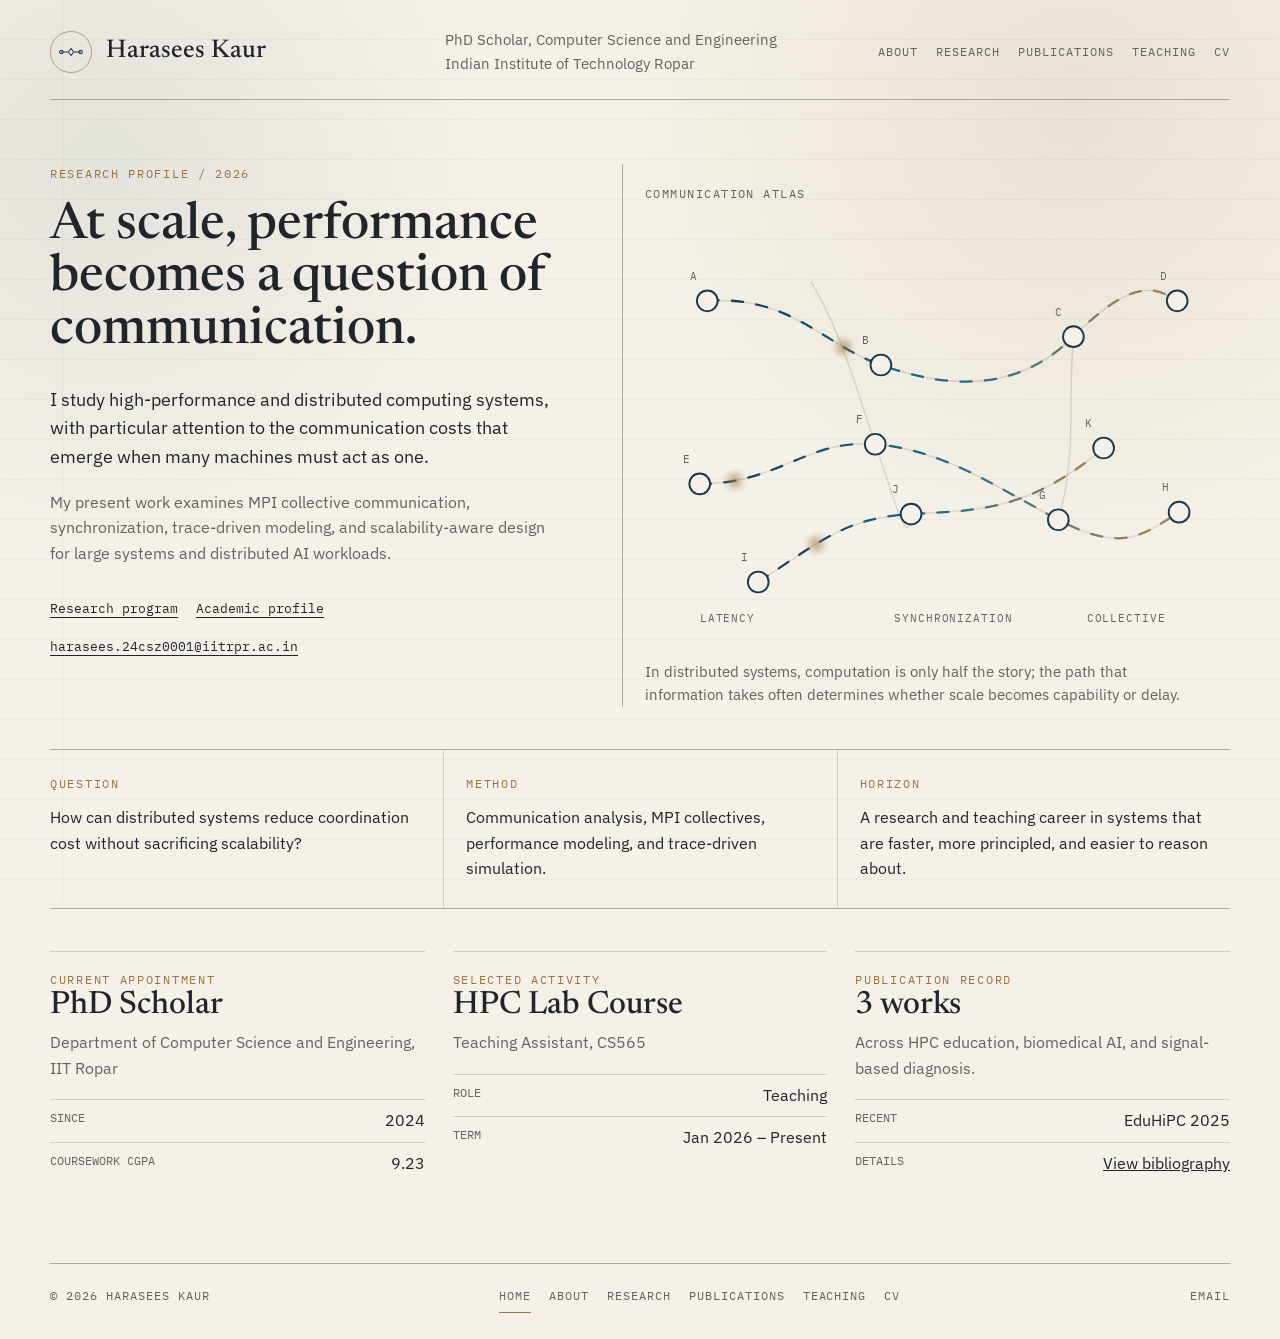
==== commit c8e8bad9: "Add footer" ====
--- a/index.html
+++ b/index.html
@@ -238,7 +238,15 @@
 
   <footer class="site-footer shell">
     <span>© <span data-year></span> Harasees Kaur</span>
-    <span>High-Performance Computing · Distributed Systems · IIT Ropar</span>
+    <nav class="footer-nav" aria-label="Footer navigation">
+      <a href="index.html">Home</a>
+      <a href="about.html">About</a>
+      <a href="research.html">Research</a>
+      <a href="publications.html">Publications</a>
+      <a href="teaching.html">Teaching</a>
+      <a href="IIT_Ropar_CV_Template.pdf" target="_blank" rel="noreferrer">CV</a>
+    </nav>
+    <a class="footer-contact" href="mailto:harasees.24csz0001@iitrpr.ac.in">Email</a>
   </footer>
 
   <script src="script.js"></script>
--- a/styles.css
+++ b/styles.css
@@ -659,8 +659,9 @@
 }
 
 .site-footer {
-  display: flex;
-  justify-content: space-between;
+  display: grid;
+  grid-template-columns: auto 1fr auto;
+  align-items: center;
   gap: 18px;
   margin-top: 68px;
   padding: 22px 0 34px;
@@ -674,6 +675,39 @@
 
 .site-footer a {
   text-decoration: none;
+}
+
+.footer-nav {
+  display: flex;
+  flex-wrap: wrap;
+  justify-content: center;
+  gap: 18px;
+}
+
+.footer-nav a,
+.footer-contact {
+  position: relative;
+}
+
+.footer-nav a::after,
+.footer-contact::after {
+  position: absolute;
+  right: 0;
+  bottom: -8px;
+  left: 0;
+  height: 1px;
+  background: var(--brass);
+  content: "";
+  opacity: 0;
+  transform: scaleX(0.4);
+  transition: opacity 180ms ease, transform 180ms ease;
+}
+
+.footer-nav a:hover::after,
+.footer-nav a.active::after,
+.footer-contact:hover::after {
+  opacity: 1;
+  transform: scaleX(1);
 }
 
 .js-enabled .reveal {
@@ -780,8 +814,12 @@
   }
 
   .site-footer {
-    flex-direction: column;
-    align-items: flex-start;
+    grid-template-columns: 1fr;
+    justify-items: start;
+  }
+
+  .footer-nav {
+    justify-content: flex-start;
   }
 }
 
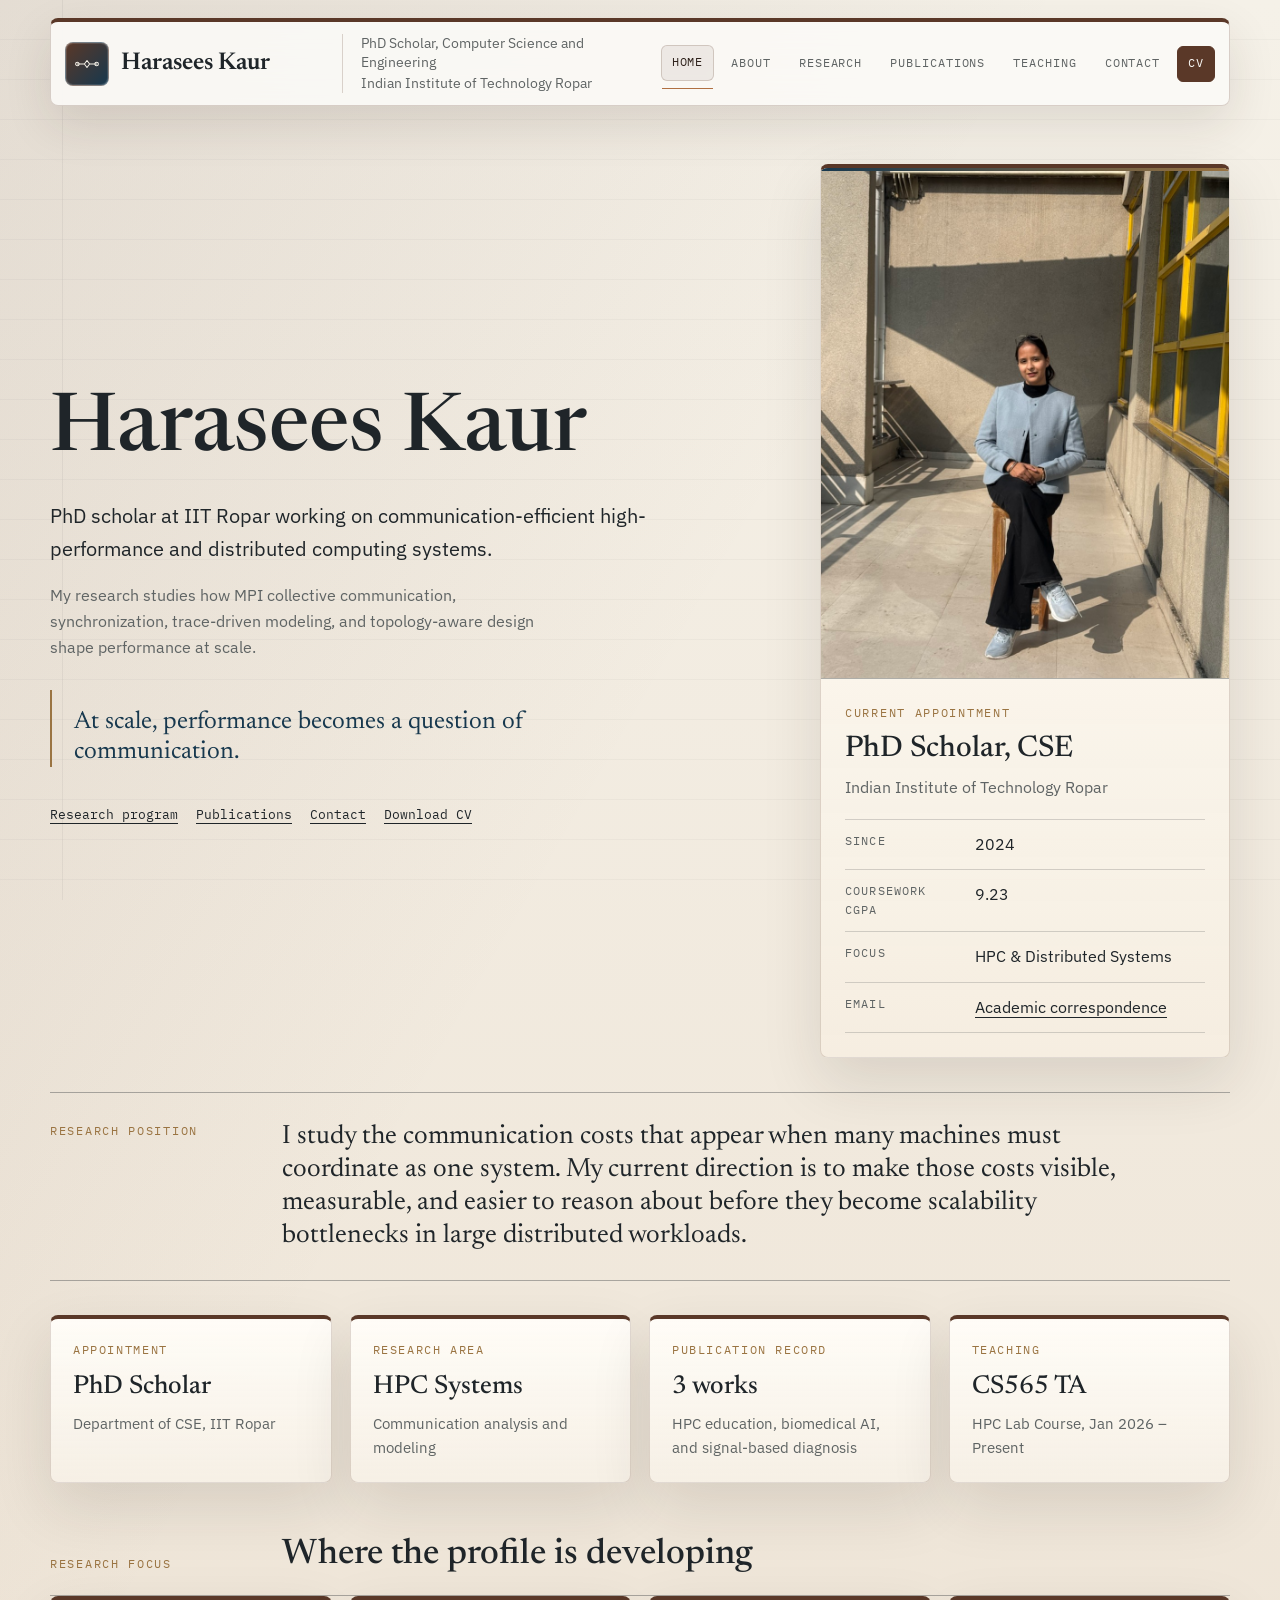
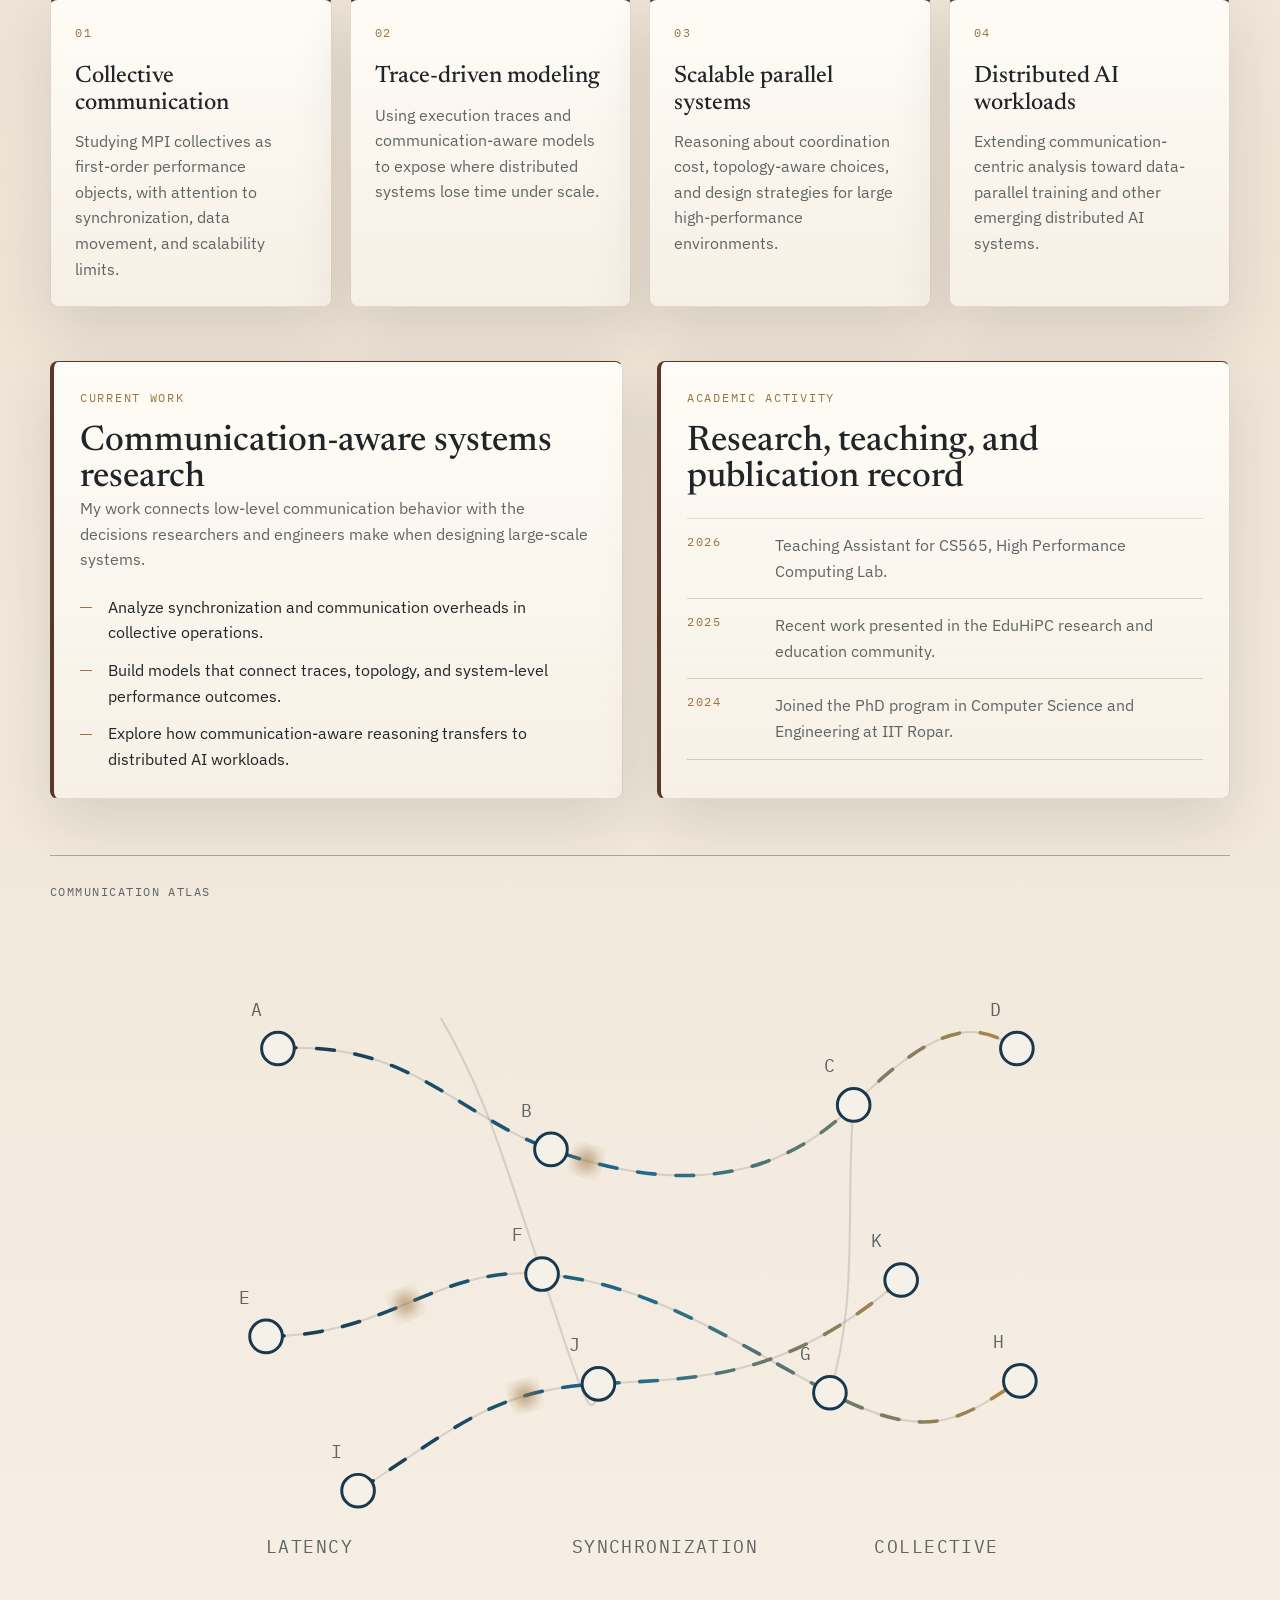
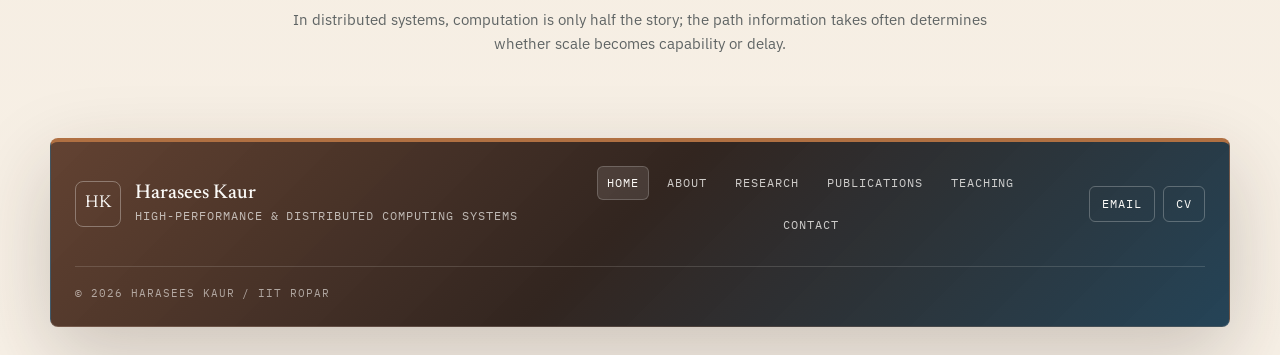
==== commit c53386f7: "Redesign profile site and add contact page" ====
--- a/index.html
+++ b/index.html
@@ -35,218 +35,307 @@
     </div>
 
     <nav class="primary-nav" aria-label="Primary navigation">
+      <a href="index.html">Home</a>
       <a href="about.html">About</a>
       <a href="research.html">Research</a>
       <a href="publications.html">Publications</a>
       <a href="teaching.html">Teaching</a>
-      <a href="IIT_Ropar_CV_Template.pdf" target="_blank" rel="noreferrer">CV</a>
+      <a href="contact.html">Contact</a>
+      <a class="nav-cv" href="IIT_Ropar_CV_Template.pdf" target="_blank" rel="noreferrer">CV</a>
     </nav>
   </header>
 
   <main class="shell">
-    <section class="opening-grid">
-      <div class="opening-copy reveal">
-        <p class="folio">Research profile / 2026</p>
-        <h1>At scale, performance becomes a question of communication.</h1>
-        <p class="lede">
-          I study high-performance and distributed computing systems, with particular attention to
-          the communication costs that emerge when many machines must act as one.
+    <section class="opening-grid profile-hero">
+      <div class="opening-copy hero-copy reveal">
+        <h1>Harasees Kaur</h1>
+        <p class="lede hero-lede">
+          PhD scholar at IIT Ropar working on communication-efficient high-performance and
+          distributed computing systems.
         </p>
         <p class="sublede">
-          My present work examines MPI collective communication, synchronization, trace-driven
-          modeling, and scalability-aware design for large systems and distributed AI workloads.
+          My research studies how MPI collective communication, synchronization, trace-driven
+          modeling, and topology-aware design shape performance at scale.
         </p>
 
-        <div class="text-links" aria-label="Key links">
+        <blockquote class="research-quote">
+          At scale, performance becomes a question of communication.
+        </blockquote>
+
+        <div class="text-links hero-links" aria-label="Key links">
           <a href="research.html">Research program</a>
-          <a href="about.html">Academic profile</a>
-          <a href="mailto:harasees.24csz0001@iitrpr.ac.in">harasees.24csz0001@iitrpr.ac.in</a>
+          <a href="publications.html">Publications</a>
+          <a href="contact.html">Contact</a>
+          <a href="IIT_Ropar_CV_Template.pdf" target="_blank" rel="noreferrer">Download CV</a>
         </div>
       </div>
 
-      <figure class="atlas reveal" aria-labelledby="atlas-caption">
-        <div class="figure-label">Communication atlas</div>
-        <svg viewBox="0 0 620 460" role="img" aria-label="Animated communication paths between distributed systems">
-          <defs>
-            <linearGradient id="routeGlow" x1="0" x2="1">
-              <stop offset="0" stop-color="#18384d"/>
-              <stop offset="0.5" stop-color="#1f6b8c"/>
-              <stop offset="1" stop-color="#b18648"/>
-            </linearGradient>
-            <filter id="softGlow" x="-40%" y="-40%" width="180%" height="180%">
-              <feGaussianBlur stdDeviation="5"/>
-            </filter>
-          </defs>
-
-          <g class="mesh">
-            <path d="M66 92C154 86 188 138 250 160S390 194 454 130 542 78 564 92"/>
-            <path d="M58 286C142 286 172 238 244 244S370 288 438 324 528 340 566 316"/>
-            <path d="M120 390C190 344 214 322 282 318S406 316 486 248"/>
-            <path d="M176 72C208 126 220 174 244 244S278 356 282 318"/>
-            <path d="M454 130C448 196 458 258 438 324"/>
-          </g>
-
-          <g class="route-highlight">
-            <path id="route-a" d="M66 92C154 86 188 138 250 160S390 194 454 130 542 78 564 92"/>
-            <path id="route-b" d="M58 286C142 286 172 238 244 244S370 288 438 324 528 340 566 316"/>
-            <path id="route-c" d="M120 390C190 344 214 322 282 318S406 316 486 248"/>
-          </g>
-
-          <g class="nodes">
-            <g transform="translate(66 92)">
-              <circle r="11"/>
-              <text x="-18" y="-22">A</text>
-            </g>
-            <g transform="translate(250 160)">
-              <circle r="11"/>
-              <text x="-20" y="-22">B</text>
-            </g>
-            <g transform="translate(454 130)">
-              <circle r="11"/>
-              <text x="-20" y="-22">C</text>
-            </g>
-            <g transform="translate(564 92)">
-              <circle r="11"/>
-              <text x="-18" y="-22">D</text>
-            </g>
-            <g transform="translate(58 286)">
-              <circle r="11"/>
-              <text x="-18" y="-22">E</text>
-            </g>
-            <g transform="translate(244 244)">
-              <circle r="11"/>
-              <text x="-20" y="-22">F</text>
-            </g>
-            <g transform="translate(438 324)">
-              <circle r="11"/>
-              <text x="-20" y="-22">G</text>
-            </g>
-            <g transform="translate(566 316)">
-              <circle r="11"/>
-              <text x="-18" y="-22">H</text>
-            </g>
-            <g transform="translate(120 390)">
-              <circle r="11"/>
-              <text x="-18" y="-22">I</text>
-            </g>
-            <g transform="translate(282 318)">
-              <circle r="11"/>
-              <text x="-20" y="-22">J</text>
-            </g>
-            <g transform="translate(486 248)">
-              <circle r="11"/>
-              <text x="-20" y="-22">K</text>
-            </g>
-          </g>
-
-          <g class="packets">
-            <circle r="6">
-              <animateMotion dur="5.8s" repeatCount="indefinite" rotate="auto">
-                <mpath href="#route-a"/>
-              </animateMotion>
-            </circle>
-            <circle r="6">
-              <animateMotion dur="6.6s" begin="1.2s" repeatCount="indefinite" rotate="auto">
-                <mpath href="#route-b"/>
-              </animateMotion>
-            </circle>
-            <circle r="6">
-              <animateMotion dur="5.2s" begin="0.7s" repeatCount="indefinite" rotate="auto">
-                <mpath href="#route-c"/>
-              </animateMotion>
-            </circle>
-          </g>
-
-          <g class="annotations">
-            <text x="58" y="432">latency</text>
-            <text x="264" y="432">synchronization</text>
-            <text x="468" y="432">collective</text>
-          </g>
-        </svg>
-        <figcaption id="atlas-caption">
-          In distributed systems, computation is only half the story; the path that information takes
-          often determines whether scale becomes capability or delay.
-        </figcaption>
-      </figure>
-    </section>
-
-    <section class="ledger reveal" aria-label="Research summary">
+      <aside class="profile-panel reveal" aria-label="Profile overview">
+        <figure class="home-portrait">
+          <img src="assets/profile.jpg" alt="Portrait of Harasees Kaur" loading="eager" decoding="async">
+        </figure>
+        <div class="panel-body">
+          <p class="folio">Current appointment</p>
+          <h2>PhD Scholar, CSE</h2>
+          <p>Indian Institute of Technology Ropar</p>
+          <dl class="profile-facts">
+            <div>
+              <dt>Since</dt>
+              <dd>2024</dd>
+            </div>
+            <div>
+              <dt>Coursework CGPA</dt>
+              <dd>9.23</dd>
+            </div>
+            <div>
+              <dt>Focus</dt>
+              <dd>HPC &amp; Distributed Systems</dd>
+            </div>
+            <div>
+              <dt>Email</dt>
+              <dd><a href="mailto:harasees.24csz0001@iitrpr.ac.in">Academic correspondence</a></dd>
+            </div>
+          </dl>
+        </div>
+      </aside>
+    </section>
+
+    <section class="profile-statement reveal" aria-label="Research position">
+      <p class="folio">Research position</p>
+      <p>
+        I study the communication costs that appear when many machines must coordinate as one
+        system. My current direction is to make those costs visible, measurable, and easier to
+        reason about before they become scalability bottlenecks in large distributed workloads.
+      </p>
+    </section>
+
+    <section class="signal-band reveal" aria-label="Profile highlights">
       <article>
-        <span>Question</span>
-        <p>How can distributed systems reduce coordination cost without sacrificing scalability?</p>
+        <span>Appointment</span>
+        <strong>PhD Scholar</strong>
+        <p>Department of CSE, IIT Ropar</p>
       </article>
       <article>
-        <span>Method</span>
-        <p>Communication analysis, MPI collectives, performance modeling, and trace-driven simulation.</p>
+        <span>Research area</span>
+        <strong>HPC Systems</strong>
+        <p>Communication analysis and modeling</p>
       </article>
       <article>
-        <span>Horizon</span>
-        <p>A research and teaching career in systems that are faster, more principled, and easier to reason about.</p>
-      </article>
-    </section>
-
-    <section class="register-grid">
-      <article class="register-entry reveal">
-        <p class="folio">Current appointment</p>
-        <h2>PhD Scholar</h2>
-        <p>Department of Computer Science and Engineering, IIT Ropar</p>
-        <dl>
+        <span>Publication record</span>
+        <strong>3 works</strong>
+        <p>HPC education, biomedical AI, and signal-based diagnosis</p>
+      </article>
+      <article>
+        <span>Teaching</span>
+        <strong>CS565 TA</strong>
+        <p>HPC Lab Course, Jan 2026 &ndash; Present</p>
+      </article>
+    </section>
+
+    <section class="section-block">
+      <div class="section-heading reveal">
+        <p class="folio">Research focus</p>
+        <h2>Where the profile is developing</h2>
+      </div>
+
+      <div class="focus-grid">
+        <article class="focus-card reveal">
+          <span>01</span>
+          <h3>Collective communication</h3>
+          <p>
+            Studying MPI collectives as first-order performance objects, with attention to
+            synchronization, data movement, and scalability limits.
+          </p>
+        </article>
+        <article class="focus-card reveal">
+          <span>02</span>
+          <h3>Trace-driven modeling</h3>
+          <p>
+            Using execution traces and communication-aware models to expose where distributed
+            systems lose time under scale.
+          </p>
+        </article>
+        <article class="focus-card reveal">
+          <span>03</span>
+          <h3>Scalable parallel systems</h3>
+          <p>
+            Reasoning about coordination cost, topology-aware choices, and design strategies for
+            large high-performance environments.
+          </p>
+        </article>
+        <article class="focus-card reveal">
+          <span>04</span>
+          <h3>Distributed AI workloads</h3>
+          <p>
+            Extending communication-centric analysis toward data-parallel training and other
+            emerging distributed AI systems.
+          </p>
+        </article>
+      </div>
+    </section>
+
+    <section class="showcase-grid">
+      <article class="showcase-block reveal">
+        <p class="folio">Current work</p>
+        <h2>Communication-aware systems research</h2>
+        <p>
+          My work connects low-level communication behavior with the decisions researchers and
+          engineers make when designing large-scale systems.
+        </p>
+        <ul class="structured-list">
+          <li>Analyze synchronization and communication overheads in collective operations.</li>
+          <li>Build models that connect traces, topology, and system-level performance outcomes.</li>
+          <li>Explore how communication-aware reasoning transfers to distributed AI workloads.</li>
+        </ul>
+      </article>
+
+      <article class="showcase-block reveal">
+        <p class="folio">Academic activity</p>
+        <h2>Research, teaching, and publication record</h2>
+        <div class="timeline-list">
           <div>
-            <dt>Since</dt>
-            <dd>2024</dd>
+            <span>2026</span>
+            <p>Teaching Assistant for CS565, High Performance Computing Lab.</p>
           </div>
           <div>
-            <dt>Coursework CGPA</dt>
-            <dd>9.23</dd>
-          </div>
-        </dl>
-      </article>
-
-      <article class="register-entry reveal">
-        <p class="folio">Selected activity</p>
-        <h2>HPC Lab Course</h2>
-        <p>Teaching Assistant, CS565</p>
-        <dl>
-          <div>
-            <dt>Role</dt>
-            <dd>Teaching</dd>
+            <span>2025</span>
+            <p>Recent work presented in the EduHiPC research and education community.</p>
           </div>
           <div>
-            <dt>Term</dt>
-            <dd>Jan 2026 – Present</dd>
+            <span>2024</span>
+            <p>Joined the PhD program in Computer Science and Engineering at IIT Ropar.</p>
           </div>
-        </dl>
-      </article>
-
-      <article class="register-entry reveal">
-        <p class="folio">Publication record</p>
-        <h2>3 works</h2>
-        <p>Across HPC education, biomedical AI, and signal-based diagnosis.</p>
-        <dl>
-          <div>
-            <dt>Recent</dt>
-            <dd>EduHiPC 2025</dd>
-          </div>
-          <div>
-            <dt>Details</dt>
-            <dd><a href="publications.html">View bibliography</a></dd>
-          </div>
-        </dl>
-      </article>
-    </section>
+        </div>
+      </article>
+    </section>
+
+    <figure class="atlas research-visual reveal" aria-labelledby="atlas-caption">
+      <div class="figure-label">Communication atlas</div>
+      <svg viewBox="0 0 620 460" role="img" aria-label="Animated communication paths between distributed systems">
+        <defs>
+          <linearGradient id="routeGlow" x1="0" x2="1">
+            <stop offset="0" stop-color="#18384d"/>
+            <stop offset="0.5" stop-color="#1f6b8c"/>
+            <stop offset="1" stop-color="#b18648"/>
+          </linearGradient>
+          <filter id="softGlow" x="-40%" y="-40%" width="180%" height="180%">
+            <feGaussianBlur stdDeviation="5"/>
+          </filter>
+        </defs>
+
+        <g class="mesh">
+          <path d="M66 92C154 86 188 138 250 160S390 194 454 130 542 78 564 92"/>
+          <path d="M58 286C142 286 172 238 244 244S370 288 438 324 528 340 566 316"/>
+          <path d="M120 390C190 344 214 322 282 318S406 316 486 248"/>
+          <path d="M176 72C208 126 220 174 244 244S278 356 282 318"/>
+          <path d="M454 130C448 196 458 258 438 324"/>
+        </g>
+
+        <g class="route-highlight">
+          <path id="route-a" d="M66 92C154 86 188 138 250 160S390 194 454 130 542 78 564 92"/>
+          <path id="route-b" d="M58 286C142 286 172 238 244 244S370 288 438 324 528 340 566 316"/>
+          <path id="route-c" d="M120 390C190 344 214 322 282 318S406 316 486 248"/>
+        </g>
+
+        <g class="nodes">
+          <g transform="translate(66 92)">
+            <circle r="11"/>
+            <text x="-18" y="-22">A</text>
+          </g>
+          <g transform="translate(250 160)">
+            <circle r="11"/>
+            <text x="-20" y="-22">B</text>
+          </g>
+          <g transform="translate(454 130)">
+            <circle r="11"/>
+            <text x="-20" y="-22">C</text>
+          </g>
+          <g transform="translate(564 92)">
+            <circle r="11"/>
+            <text x="-18" y="-22">D</text>
+          </g>
+          <g transform="translate(58 286)">
+            <circle r="11"/>
+            <text x="-18" y="-22">E</text>
+          </g>
+          <g transform="translate(244 244)">
+            <circle r="11"/>
+            <text x="-20" y="-22">F</text>
+          </g>
+          <g transform="translate(438 324)">
+            <circle r="11"/>
+            <text x="-20" y="-22">G</text>
+          </g>
+          <g transform="translate(566 316)">
+            <circle r="11"/>
+            <text x="-18" y="-22">H</text>
+          </g>
+          <g transform="translate(120 390)">
+            <circle r="11"/>
+            <text x="-18" y="-22">I</text>
+          </g>
+          <g transform="translate(282 318)">
+            <circle r="11"/>
+            <text x="-20" y="-22">J</text>
+          </g>
+          <g transform="translate(486 248)">
+            <circle r="11"/>
+            <text x="-20" y="-22">K</text>
+          </g>
+        </g>
+
+        <g class="packets">
+          <circle r="6">
+            <animateMotion dur="5.8s" repeatCount="indefinite" rotate="auto">
+              <mpath href="#route-a"/>
+            </animateMotion>
+          </circle>
+          <circle r="6">
+            <animateMotion dur="6.6s" begin="1.2s" repeatCount="indefinite" rotate="auto">
+              <mpath href="#route-b"/>
+            </animateMotion>
+          </circle>
+          <circle r="6">
+            <animateMotion dur="5.2s" begin="0.7s" repeatCount="indefinite" rotate="auto">
+              <mpath href="#route-c"/>
+            </animateMotion>
+          </circle>
+        </g>
+
+        <g class="annotations">
+          <text x="58" y="432">latency</text>
+          <text x="264" y="432">synchronization</text>
+          <text x="468" y="432">collective</text>
+        </g>
+      </svg>
+      <figcaption id="atlas-caption">
+        In distributed systems, computation is only half the story; the path information takes
+        often determines whether scale becomes capability or delay.
+      </figcaption>
+    </figure>
   </main>
 
   <footer class="site-footer shell">
-    <span>© <span data-year></span> Harasees Kaur</span>
+    <div class="footer-brand">
+      <span class="footer-mark" aria-hidden="true">HK</span>
+      <div>
+        <strong>Harasees Kaur</strong>
+        <span>High-performance &amp; distributed computing systems</span>
+      </div>
+    </div>
     <nav class="footer-nav" aria-label="Footer navigation">
       <a href="index.html">Home</a>
       <a href="about.html">About</a>
       <a href="research.html">Research</a>
       <a href="publications.html">Publications</a>
       <a href="teaching.html">Teaching</a>
+      <a href="contact.html">Contact</a>
+    </nav>
+    <div class="footer-actions">
+      <a class="footer-contact" href="mailto:harasees.24csz0001@iitrpr.ac.in">Email</a>
       <a href="IIT_Ropar_CV_Template.pdf" target="_blank" rel="noreferrer">CV</a>
-    </nav>
-    <a class="footer-contact" href="mailto:harasees.24csz0001@iitrpr.ac.in">Email</a>
+    </div>
+    <p class="footer-note">&copy; <span data-year></span> Harasees Kaur / IIT Ropar</p>
   </footer>
 
   <script src="script.js"></script>
--- a/styles.css
+++ b/styles.css
@@ -8,8 +8,14 @@
   --indigo: #17384e;
   --indigo-soft: #285a71;
   --brass: #9a7442;
+  --brown: #5a3828;
+  --brown-deep: #2e211b;
+  --copper: #b07042;
+  --tile: rgba(251, 250, 247, 0.84);
+  --tile-strong: rgba(255, 253, 248, 0.94);
   --white: #fbfaf7;
-  --shadow: 0 24px 60px rgba(40, 35, 28, 0.08);
+  --shadow: 0 24px 60px rgba(40, 35, 28, 0.12);
+  --shadow-hover: 0 30px 80px rgba(40, 35, 28, 0.18);
 }
 
 * {
@@ -25,9 +31,8 @@
   min-height: 100vh;
   color: var(--ink);
   background:
-    radial-gradient(circle at 84% 8%, rgba(154, 116, 66, 0.12), transparent 28%),
-    radial-gradient(circle at 8% 12%, rgba(23, 56, 78, 0.08), transparent 24%),
-    var(--paper);
+    linear-gradient(120deg, rgba(90, 56, 40, 0.11), transparent 32%),
+    linear-gradient(180deg, var(--paper) 0%, #eee4d6 52%, #f8f1e7 100%);
   font-family: "IBM Plex Sans", "Avenir Next", "Segoe UI", sans-serif;
   line-height: 1.6;
 }
@@ -59,41 +64,52 @@
 }
 
 .masthead {
-  display: grid;
-  grid-template-columns: minmax(220px, 1fr) minmax(280px, 1.1fr) auto;
-  gap: 24px;
+  position: sticky;
+  top: 14px;
+  z-index: 20;
+  display: grid;
+  grid-template-columns: minmax(210px, 0.86fr) minmax(250px, 1fr) auto;
+  gap: 18px;
   align-items: center;
-  padding: 28px 0 24px;
-  border-bottom: 1px solid var(--rule-strong);
+  margin-top: 18px;
+  padding: 12px 14px;
+  border: 1px solid rgba(90, 56, 40, 0.22);
+  border-top: 4px solid var(--brown);
+  border-radius: 8px;
+  background: rgba(251, 250, 247, 0.9);
+  box-shadow: 0 18px 48px rgba(46, 33, 27, 0.12);
+  backdrop-filter: blur(18px);
 }
 
 .wordmark {
   display: inline-flex;
   align-items: center;
-  gap: 14px;
+  gap: 12px;
   width: fit-content;
   color: var(--ink);
   font-family: "Newsreader", Georgia, serif;
-  font-size: 1.6rem;
-  font-weight: 500;
+  font-size: 1.52rem;
+  font-weight: 600;
   line-height: 1;
   text-decoration: none;
 }
 
 .monogram {
   display: grid;
-  width: 42px;
-  height: 42px;
+  width: 44px;
+  height: 44px;
   place-items: center;
-  border: 1px solid var(--rule-strong);
-  border-radius: 50%;
+  border: 1px solid rgba(255, 255, 255, 0.36);
+  border-radius: 8px;
+  background: linear-gradient(135deg, var(--brown), var(--indigo));
+  box-shadow: inset 0 0 0 1px rgba(255, 255, 255, 0.12);
 }
 
 .monogram svg {
   width: 28px;
   height: 28px;
   fill: none;
-  stroke: var(--indigo);
+  stroke: var(--paper);
   stroke-width: 2.4;
   stroke-linecap: round;
   stroke-linejoin: round;
@@ -101,25 +117,36 @@
 
 .identity {
   display: grid;
-  color: var(--ink-soft);
-  font-size: 0.92rem;
+  gap: 2px;
+  padding-left: 18px;
+  border-left: 1px solid rgba(90, 56, 40, 0.2);
+  color: var(--ink-soft);
+  font-size: 0.88rem;
+  line-height: 1.35;
 }
 
 .primary-nav {
   display: flex;
   flex-wrap: wrap;
   justify-content: flex-end;
-  gap: 18px;
-  font-family: "IBM Plex Mono", "SFMono-Regular", monospace;
-  font-size: 0.78rem;
+  gap: 6px;
+  font-family: "IBM Plex Mono", "SFMono-Regular", monospace;
+  font-size: 0.72rem;
   letter-spacing: 0.08em;
   text-transform: uppercase;
 }
 
 .primary-nav a {
   position: relative;
+  display: inline-flex;
+  min-height: 36px;
+  align-items: center;
+  padding: 0 10px;
+  border: 1px solid transparent;
+  border-radius: 6px;
   color: var(--ink-soft);
   text-decoration: none;
+  transition: background 180ms ease, border-color 180ms ease, color 180ms ease, transform 180ms ease;
 }
 
 .primary-nav a::after {
@@ -128,7 +155,7 @@
   bottom: -9px;
   left: 0;
   height: 1px;
-  background: var(--brass);
+  background: var(--copper);
   content: "";
   opacity: 0;
   transform: scaleX(0.4);
@@ -137,13 +164,28 @@
 
 .primary-nav a:hover,
 .primary-nav a.active {
-  color: var(--ink);
+  border-color: rgba(90, 56, 40, 0.2);
+  background: rgba(90, 56, 40, 0.08);
+  color: var(--brown-deep);
+  transform: translateY(-1px);
 }
 
 .primary-nav a:hover::after,
 .primary-nav a.active::after {
   opacity: 1;
   transform: scaleX(1);
+}
+
+.primary-nav .nav-cv {
+  border-color: var(--brown);
+  background: var(--brown);
+  color: var(--white);
+}
+
+.primary-nav .nav-cv:hover,
+.primary-nav .nav-cv.active {
+  background: var(--brown-deep);
+  color: var(--white);
 }
 
 .opening-grid {
@@ -173,7 +215,7 @@
 .opening-copy h1 {
   max-width: 520px;
   margin: 0;
-  font-size: clamp(2.5rem, 4vw, 4.35rem);
+  font-size: 4.35rem;
 }
 
 .lede {
@@ -203,6 +245,329 @@
   text-underline-offset: 4px;
 }
 
+.profile-hero {
+  grid-template-columns: minmax(0, 1fr) minmax(320px, 410px);
+  gap: 56px;
+  align-items: stretch;
+  padding: 58px 0 34px;
+}
+
+.hero-copy {
+  display: flex;
+  min-height: 598px;
+  flex-direction: column;
+  justify-content: center;
+}
+
+.profile-hero .opening-copy h1 {
+  max-width: 660px;
+  font-size: 5rem;
+  letter-spacing: 0;
+}
+
+.hero-lede {
+  max-width: 670px;
+  font-size: 1.28rem;
+}
+
+.research-quote {
+  max-width: 570px;
+  margin: 30px 0 0;
+  padding: 18px 0 0 22px;
+  border-left: 2px solid var(--brass);
+  color: var(--indigo);
+  font-family: "Newsreader", Georgia, serif;
+  font-size: 1.55rem;
+  line-height: 1.18;
+}
+
+.hero-links {
+  margin-top: 30px;
+}
+
+.hero-links a {
+  display: inline-flex;
+  min-height: 36px;
+  align-items: center;
+}
+
+.profile-panel {
+  position: relative;
+  display: flex;
+  flex-direction: column;
+  overflow: hidden;
+  border: 1px solid var(--rule-strong);
+  background: rgba(251, 250, 247, 0.62);
+  box-shadow: var(--shadow);
+}
+
+.profile-panel::before {
+  position: absolute;
+  top: -1px;
+  right: -1px;
+  left: -1px;
+  height: 4px;
+  background: linear-gradient(90deg, var(--indigo), var(--brass));
+  content: "";
+}
+
+.home-portrait {
+  margin: 0;
+  border-bottom: 1px solid var(--rule-strong);
+}
+
+.home-portrait img {
+  width: 100%;
+  aspect-ratio: 4 / 5;
+  object-fit: cover;
+  object-position: center 18%;
+}
+
+.panel-body {
+  display: grid;
+  gap: 10px;
+  padding: 24px;
+}
+
+.panel-body .folio {
+  margin-bottom: 2px;
+}
+
+.panel-body h2 {
+  margin: 0;
+  font-size: 1.86rem;
+}
+
+.panel-body > p:not(.folio) {
+  margin: 0;
+  color: var(--ink-soft);
+}
+
+.profile-facts {
+  display: grid;
+  margin: 8px 0 0;
+  border-top: 1px solid var(--rule);
+}
+
+.profile-facts div {
+  display: grid;
+  grid-template-columns: 118px 1fr;
+  gap: 12px;
+  padding: 12px 0;
+  border-bottom: 1px solid var(--rule);
+}
+
+.profile-facts dt {
+  color: var(--ink-soft);
+  font-family: "IBM Plex Mono", "SFMono-Regular", monospace;
+  font-size: 0.72rem;
+  letter-spacing: 0.1em;
+  text-transform: uppercase;
+}
+
+.profile-facts dd {
+  margin: 0;
+}
+
+.profile-facts a {
+  text-decoration-thickness: 1px;
+  text-underline-offset: 4px;
+}
+
+.profile-statement {
+  display: grid;
+  grid-template-columns: 200px minmax(0, 1fr);
+  gap: 32px;
+  padding: 28px 0;
+  border-top: 1px solid var(--rule-strong);
+  border-bottom: 1px solid var(--rule-strong);
+}
+
+.profile-statement .folio {
+  margin: 0;
+}
+
+.profile-statement p:last-child {
+  max-width: 840px;
+  margin: 0;
+  font-family: "Newsreader", Georgia, serif;
+  font-size: 1.65rem;
+  line-height: 1.24;
+}
+
+.signal-band {
+  display: grid;
+  grid-template-columns: repeat(4, 1fr);
+  margin-top: 34px;
+  border-top: 1px solid var(--rule-strong);
+  border-bottom: 1px solid var(--rule-strong);
+}
+
+.signal-band article {
+  min-height: 154px;
+  padding: 22px 20px 24px 0;
+}
+
+.signal-band article + article {
+  padding-left: 22px;
+  border-left: 1px solid var(--rule);
+}
+
+.signal-band span,
+.focus-card span,
+.timeline-list span {
+  display: block;
+  color: var(--brass);
+  font-family: "IBM Plex Mono", "SFMono-Regular", monospace;
+  font-size: 0.72rem;
+  letter-spacing: 0.14em;
+  text-transform: uppercase;
+}
+
+.signal-band strong {
+  display: block;
+  margin-top: 14px;
+  font-family: "Newsreader", Georgia, serif;
+  font-size: 1.62rem;
+  font-weight: 500;
+  line-height: 1.08;
+}
+
+.signal-band p {
+  margin: 10px 0 0;
+  color: var(--ink-soft);
+  font-size: 0.94rem;
+}
+
+.section-block {
+  padding: 54px 0 0;
+}
+
+.section-heading {
+  display: grid;
+  grid-template-columns: 200px minmax(0, 660px);
+  gap: 32px;
+  align-items: end;
+  padding-bottom: 22px;
+  border-bottom: 1px solid var(--rule-strong);
+}
+
+.section-heading .folio {
+  margin: 0;
+}
+
+.section-heading h2,
+.showcase-block h2 {
+  margin: 0;
+  font-size: 2.2rem;
+}
+
+.focus-grid {
+  display: grid;
+  grid-template-columns: repeat(4, 1fr);
+  border-bottom: 1px solid var(--rule-strong);
+}
+
+.focus-card {
+  min-height: 264px;
+  padding: 24px 20px 28px;
+  border-left: 1px solid var(--rule);
+}
+
+.focus-card:last-child {
+  border-right: 1px solid var(--rule);
+}
+
+.focus-card h3 {
+  margin: 22px 0 12px;
+  font-family: "Newsreader", Georgia, serif;
+  font-size: 1.48rem;
+  font-weight: 500;
+  line-height: 1.1;
+}
+
+.focus-card p {
+  margin: 0;
+  color: var(--ink-soft);
+}
+
+.showcase-grid {
+  display: grid;
+  grid-template-columns: repeat(2, 1fr);
+  gap: 34px;
+  padding: 54px 0 0;
+}
+
+.showcase-block {
+  padding-top: 24px;
+  border-top: 1px solid var(--rule-strong);
+}
+
+.showcase-block > p:not(.folio) {
+  margin: 0;
+  color: var(--ink-soft);
+}
+
+.structured-list {
+  display: grid;
+  gap: 12px;
+  margin: 22px 0 0;
+  padding: 0;
+  list-style: none;
+}
+
+.structured-list li {
+  position: relative;
+  padding-left: 28px;
+}
+
+.structured-list li::before {
+  position: absolute;
+  top: 0.78em;
+  left: 0;
+  width: 12px;
+  height: 1px;
+  background: var(--brass);
+  content: "";
+}
+
+.timeline-list {
+  display: grid;
+  margin-top: 22px;
+  border-top: 1px solid var(--rule);
+}
+
+.timeline-list div {
+  display: grid;
+  grid-template-columns: 70px 1fr;
+  gap: 18px;
+  padding: 14px 0;
+  border-bottom: 1px solid var(--rule);
+}
+
+.timeline-list p {
+  margin: 0;
+  color: var(--ink-soft);
+}
+
+.research-visual {
+  margin-top: 56px;
+  padding: 26px 0 0;
+  border-top: 1px solid var(--rule-strong);
+  border-left: 0;
+}
+
+.research-visual svg {
+  max-width: 920px;
+  margin: 0 auto;
+}
+
+.research-visual figcaption {
+  max-width: 720px;
+  margin: 14px auto 0;
+  text-align: center;
+}
+
 .atlas {
   margin: 0;
   padding: 20px 0 0 22px;
@@ -276,6 +641,19 @@
   margin-top: 12px;
   color: var(--ink-soft);
   font-size: 0.92rem;
+}
+
+.atlas.research-visual {
+  margin-top: 56px;
+  padding: 26px 0 0;
+  border-top: 1px solid var(--rule-strong);
+  border-left: 0;
+}
+
+.atlas.research-visual figcaption {
+  max-width: 720px;
+  margin: 14px auto 0;
+  text-align: center;
 }
 
 .ledger {
@@ -373,7 +751,7 @@
 
 .page-intro h1 {
   margin: 0;
-  font-size: clamp(2.2rem, 4vw, 3.6rem);
+  font-size: 3.6rem;
 }
 
 .profile-sheet {
@@ -414,7 +792,7 @@
 
 .profile-copy p {
   font-family: "Newsreader", Georgia, serif;
-  font-size: clamp(1.18rem, 2vw, 1.42rem);
+  font-size: 1.42rem;
 }
 
 .profile-copy p + p {
@@ -523,7 +901,7 @@
 .thesis-band p {
   max-width: 760px;
   font-family: "Newsreader", Georgia, serif;
-  font-size: clamp(1.45rem, 2.2vw, 1.9rem);
+  font-size: 1.9rem;
 }
 
 .program-grid {
@@ -658,19 +1036,328 @@
   color: var(--ink-soft);
 }
 
+.profile-panel,
+.signal-band article,
+.focus-card,
+.showcase-block,
+.profile-copy,
+.sheet-block,
+.education-sheet,
+.thesis-band,
+.program-item,
+.lattice-sheet,
+.bibliography article,
+.course-record,
+.principle,
+.contact-hero,
+.contact-card,
+.contact-panel {
+  position: relative;
+  border: 1px solid rgba(90, 56, 40, 0.18);
+  border-top: 4px solid var(--brown);
+  border-radius: 8px;
+  background:
+    linear-gradient(180deg, rgba(255, 253, 248, 0.96), rgba(247, 241, 231, 0.86));
+  box-shadow: var(--shadow);
+  transition: transform 240ms ease, box-shadow 240ms ease, border-color 240ms ease, background 240ms ease;
+}
+
+.showcase-block,
+.profile-copy,
+.bibliography article,
+.contact-hero {
+  border-top-width: 1px;
+  border-left: 4px solid var(--brown);
+}
+
+.profile-panel {
+  overflow: hidden;
+  background:
+    linear-gradient(180deg, rgba(255, 253, 248, 0.98), rgba(246, 238, 225, 0.9));
+}
+
+.signal-band {
+  gap: 18px;
+  border: 0;
+}
+
+.signal-band article {
+  min-height: 166px;
+  padding: 22px;
+}
+
+.signal-band article + article {
+  padding-left: 22px;
+  border-left: 1px solid rgba(90, 56, 40, 0.18);
+}
+
+.focus-grid {
+  gap: 18px;
+  border-bottom: 0;
+}
+
+.focus-card,
+.focus-card:last-child {
+  min-height: 280px;
+  padding: 24px;
+  border-right: 1px solid rgba(90, 56, 40, 0.18);
+  border-left: 1px solid rgba(90, 56, 40, 0.18);
+}
+
+.showcase-block,
+.sheet-block,
+.education-sheet,
+.thesis-band,
+.program-item,
+.lattice-sheet,
+.course-record,
+.principle {
+  padding: 26px;
+}
+
+.profile-copy {
+  max-width: none;
+  padding: 30px;
+}
+
+.profile-sheet {
+  align-items: stretch;
+}
+
+.two-column-sheet,
+.program-grid,
+.teaching-principles {
+  gap: 24px;
+}
+
+.contact-hero {
+  display: grid;
+  grid-template-columns: minmax(0, 1fr) minmax(280px, 0.74fr);
+  gap: 28px;
+  align-items: center;
+  padding: 30px;
+}
+
+.contact-hero h2,
+.contact-card h2,
+.contact-panel h2 {
+  margin: 0;
+  font-size: 2rem;
+}
+
+.contact-hero p:not(.folio),
+.contact-card p {
+  margin: 12px 0 0;
+  color: var(--ink-soft);
+}
+
+.contact-primary {
+  display: grid;
+  min-height: 96px;
+  place-items: center;
+  padding: 20px;
+  border: 1px solid rgba(90, 56, 40, 0.22);
+  border-radius: 8px;
+  color: var(--white);
+  background:
+    linear-gradient(135deg, var(--brown), var(--brown-deep) 56%, var(--indigo));
+  box-shadow: inset 0 0 0 1px rgba(255, 255, 255, 0.12);
+  font-family: "IBM Plex Mono", "SFMono-Regular", monospace;
+  font-size: 0.88rem;
+  line-height: 1.45;
+  overflow-wrap: anywhere;
+  text-align: center;
+  text-decoration: none;
+  transition: transform 220ms ease, box-shadow 220ms ease;
+}
+
+.contact-primary:hover {
+  box-shadow: var(--shadow-hover);
+  transform: translateY(-3px);
+}
+
+.contact-grid {
+  display: grid;
+  grid-template-columns: repeat(3, 1fr);
+  gap: 24px;
+  padding-top: 28px;
+}
+
+.contact-card {
+  min-height: 220px;
+  padding: 26px;
+}
+
+.contact-card span {
+  display: block;
+  margin-bottom: 18px;
+  color: var(--brass);
+  font-family: "IBM Plex Mono", "SFMono-Regular", monospace;
+  font-size: 0.72rem;
+  letter-spacing: 0.14em;
+  text-transform: uppercase;
+}
+
+.contact-panel {
+  display: grid;
+  grid-template-columns: minmax(220px, 0.7fr) minmax(0, 1fr);
+  gap: 24px;
+  align-items: center;
+  margin-top: 28px;
+  padding: 26px;
+}
+
+.contact-actions {
+  display: flex;
+  flex-wrap: wrap;
+  justify-content: flex-end;
+  gap: 10px;
+}
+
+.contact-actions a {
+  display: inline-flex;
+  min-height: 42px;
+  align-items: center;
+  padding: 0 14px;
+  border: 1px solid rgba(90, 56, 40, 0.22);
+  border-radius: 6px;
+  color: var(--brown-deep);
+  background: rgba(90, 56, 40, 0.07);
+  font-family: "IBM Plex Mono", "SFMono-Regular", monospace;
+  font-size: 0.74rem;
+  letter-spacing: 0.08em;
+  text-decoration: none;
+  text-transform: uppercase;
+  transition: background 180ms ease, color 180ms ease, transform 180ms ease;
+}
+
+.contact-actions a:hover {
+  color: var(--white);
+  background: var(--brown);
+  transform: translateY(-2px);
+}
+
+.bibliography {
+  display: grid;
+  gap: 20px;
+  border-top: 0;
+}
+
+.bibliography article {
+  padding: 26px;
+  border-bottom: 0;
+}
+
+.course-record dl,
+.formal-list,
+.timeline-list {
+  border-color: rgba(90, 56, 40, 0.14);
+}
+
+.table-wrap {
+  border: 1px solid rgba(90, 56, 40, 0.14);
+  border-radius: 8px;
+  background: rgba(255, 253, 248, 0.54);
+}
+
+.portrait img {
+  border: 1px solid rgba(90, 56, 40, 0.22);
+  border-top: 4px solid var(--brown);
+  border-radius: 8px;
+}
+
+.line-icon {
+  display: grid;
+  width: 42px;
+  height: 42px;
+  place-items: center;
+  border: 1px solid rgba(90, 56, 40, 0.18);
+  border-radius: 8px;
+  background: rgba(90, 56, 40, 0.07);
+}
+
+@media (hover: hover) {
+  .profile-panel:hover,
+  .signal-band article:hover,
+  .focus-card:hover,
+  .showcase-block:hover,
+  .profile-copy:hover,
+  .sheet-block:hover,
+  .education-sheet:hover,
+  .thesis-band:hover,
+  .program-item:hover,
+  .lattice-sheet:hover,
+  .bibliography article:hover,
+  .course-record:hover,
+  .principle:hover,
+  .contact-hero:hover,
+  .contact-card:hover,
+  .contact-panel:hover {
+    border-color: rgba(90, 56, 40, 0.32);
+    box-shadow: var(--shadow-hover);
+    transform: translateY(-6px);
+  }
+}
+
 .site-footer {
   display: grid;
-  grid-template-columns: auto 1fr auto;
+  grid-template-columns: minmax(240px, 0.9fr) minmax(0, 1fr) auto;
   align-items: center;
-  gap: 18px;
-  margin-top: 68px;
-  padding: 22px 0 34px;
-  border-top: 1px solid var(--rule-strong);
-  color: var(--ink-soft);
+  gap: 24px;
+  margin-top: 82px;
+  margin-bottom: 28px;
+  padding: 24px;
+  border: 1px solid rgba(255, 255, 255, 0.12);
+  border-top: 4px solid var(--copper);
+  border-radius: 8px;
+  color: rgba(251, 250, 247, 0.78);
+  background:
+    linear-gradient(135deg, rgba(90, 56, 40, 0.95), rgba(46, 33, 27, 0.98) 48%, rgba(23, 56, 78, 0.94));
+  box-shadow: 0 28px 80px rgba(46, 33, 27, 0.22);
   font-family: "IBM Plex Mono", "SFMono-Regular", monospace;
   font-size: 0.76rem;
   letter-spacing: 0.08em;
   text-transform: uppercase;
+}
+
+.footer-brand {
+  display: grid;
+  grid-template-columns: 46px 1fr;
+  gap: 14px;
+  align-items: center;
+  min-width: 0;
+}
+
+.footer-brand strong {
+  display: block;
+  color: var(--white);
+  font-family: "Newsreader", Georgia, serif;
+  font-size: 1.25rem;
+  font-weight: 500;
+  letter-spacing: 0;
+  line-height: 1.1;
+  text-transform: none;
+}
+
+.footer-brand span:not(.footer-mark) {
+  display: block;
+  margin-top: 3px;
+  color: rgba(251, 250, 247, 0.68);
+  line-height: 1.45;
+}
+
+.footer-mark {
+  display: grid;
+  width: 46px;
+  height: 46px;
+  place-items: center;
+  border: 1px solid rgba(251, 250, 247, 0.32);
+  border-radius: 8px;
+  color: var(--white);
+  font-family: "Newsreader", Georgia, serif;
+  font-size: 1.08rem;
+  letter-spacing: 0;
+  text-transform: none;
 }
 
 .site-footer a {
@@ -681,43 +1368,86 @@
   display: flex;
   flex-wrap: wrap;
   justify-content: center;
-  gap: 18px;
-}
-
-.footer-nav a,
-.footer-contact {
+  gap: 8px;
+}
+
+.footer-nav a {
   position: relative;
+  display: inline-flex;
+  min-height: 34px;
+  align-items: center;
+  padding: 0 9px;
+  border: 1px solid transparent;
+  border-radius: 6px;
+  transition: background 180ms ease, border-color 180ms ease, color 180ms ease;
+}
+
+.footer-actions {
+  display: flex;
+  flex-wrap: wrap;
+  justify-content: flex-end;
+  gap: 8px;
+}
+
+.footer-actions a {
+  position: relative;
+  display: inline-flex;
+  min-height: 36px;
+  align-items: center;
+  padding: 0 12px;
+  border: 1px solid rgba(251, 250, 247, 0.26);
+  border-radius: 6px;
+  color: var(--white);
+  transition: background 180ms ease, border-color 180ms ease, transform 180ms ease;
+}
+
+.footer-note {
+  grid-column: 1 / -1;
+  margin: 0;
+  padding-top: 18px;
+  border-top: 1px solid rgba(251, 250, 247, 0.14);
+  color: rgba(251, 250, 247, 0.58);
+  font-size: 0.68rem;
 }
 
 .footer-nav a::after,
-.footer-contact::after {
+.footer-actions a::after {
   position: absolute;
   right: 0;
   bottom: -8px;
   left: 0;
-  height: 1px;
-  background: var(--brass);
+  height: 0;
+  background: transparent;
   content: "";
   opacity: 0;
-  transform: scaleX(0.4);
-  transition: opacity 180ms ease, transform 180ms ease;
-}
-
-.footer-nav a:hover::after,
-.footer-nav a.active::after,
-.footer-contact:hover::after {
-  opacity: 1;
-  transform: scaleX(1);
+}
+
+.footer-nav a:hover,
+.footer-nav a.active {
+  border-color: rgba(251, 250, 247, 0.2);
+  background: rgba(251, 250, 247, 0.1);
+  color: var(--white);
+}
+
+.footer-actions a:hover {
+  border-color: rgba(251, 250, 247, 0.46);
+  background: rgba(251, 250, 247, 0.12);
+  transform: translateY(-1px);
 }
 
 .js-enabled .reveal {
   opacity: 0;
-  transform: translateY(14px);
-  transition: opacity 700ms ease, transform 700ms ease;
+  filter: blur(6px);
+  transform: translateY(18px) scale(0.985);
+  transition:
+    opacity 760ms ease var(--reveal-delay, 0ms),
+    filter 760ms ease var(--reveal-delay, 0ms),
+    transform 760ms ease var(--reveal-delay, 0ms);
 }
 
 .js-enabled .reveal.visible {
   opacity: 1;
+  filter: blur(0);
   transform: translateY(0);
 }
 
@@ -744,6 +1474,45 @@
     justify-content: flex-start;
   }
 
+  .hero-copy {
+    min-height: auto;
+  }
+
+  .profile-hero .opening-copy h1 {
+    font-size: 4rem;
+  }
+
+  .profile-statement,
+  .section-heading,
+  .showcase-grid,
+  .contact-hero,
+  .contact-panel {
+    grid-template-columns: 1fr;
+  }
+
+  .signal-band,
+  .focus-grid {
+    grid-template-columns: repeat(2, 1fr);
+  }
+
+  .contact-grid {
+    grid-template-columns: repeat(2, 1fr);
+  }
+
+  .contact-actions {
+    justify-content: flex-start;
+  }
+
+  .signal-band article:nth-child(2n + 1) {
+    padding-left: 22px;
+    border-left: 1px solid rgba(90, 56, 40, 0.18);
+  }
+
+  .signal-band article:nth-child(n + 3),
+  .focus-card:nth-child(n + 3) {
+    border-top: 4px solid var(--brown);
+  }
+
   .atlas {
     padding-left: 0;
     border-left: 0;
@@ -792,7 +1561,71 @@
   }
 
   .opening-copy h1 {
-    font-size: clamp(2.1rem, 9vw, 3rem);
+    font-size: 3rem;
+  }
+
+  .profile-hero .opening-copy h1 {
+    font-size: 3.2rem;
+  }
+
+  .research-quote,
+  .profile-statement p:last-child {
+    font-size: 1.28rem;
+  }
+
+  .signal-band,
+  .focus-grid,
+  .contact-grid {
+    grid-template-columns: 1fr;
+  }
+
+  .signal-band article {
+    min-height: auto;
+    padding: 22px;
+  }
+
+  .signal-band article + article {
+    padding-left: 22px;
+    border-top: 4px solid var(--brown);
+    border-left: 1px solid rgba(90, 56, 40, 0.18);
+  }
+
+  .focus-card,
+  .focus-card:last-child {
+    min-height: auto;
+    padding: 22px;
+    border-right: 1px solid rgba(90, 56, 40, 0.18);
+    border-left: 1px solid rgba(90, 56, 40, 0.18);
+  }
+
+  .focus-card:first-child {
+    border-top: 4px solid var(--brown);
+  }
+
+  .profile-facts div,
+  .timeline-list div {
+    grid-template-columns: 1fr;
+    gap: 4px;
+  }
+
+  .section-heading h2,
+  .showcase-block h2,
+  .contact-hero h2,
+  .contact-card h2,
+  .contact-panel h2 {
+    font-size: 1.9rem;
+  }
+
+  .page-intro h1 {
+    font-size: 2.6rem;
+  }
+
+  .profile-copy p {
+    font-size: 1.18rem;
+  }
+
+  .thesis-band p {
+    font-size: 1.45rem;
   }
 
   .page-main {
@@ -819,6 +1652,10 @@
   }
 
   .footer-nav {
+    justify-content: flex-start;
+  }
+
+  .footer-actions {
     justify-content: flex-start;
   }
 }
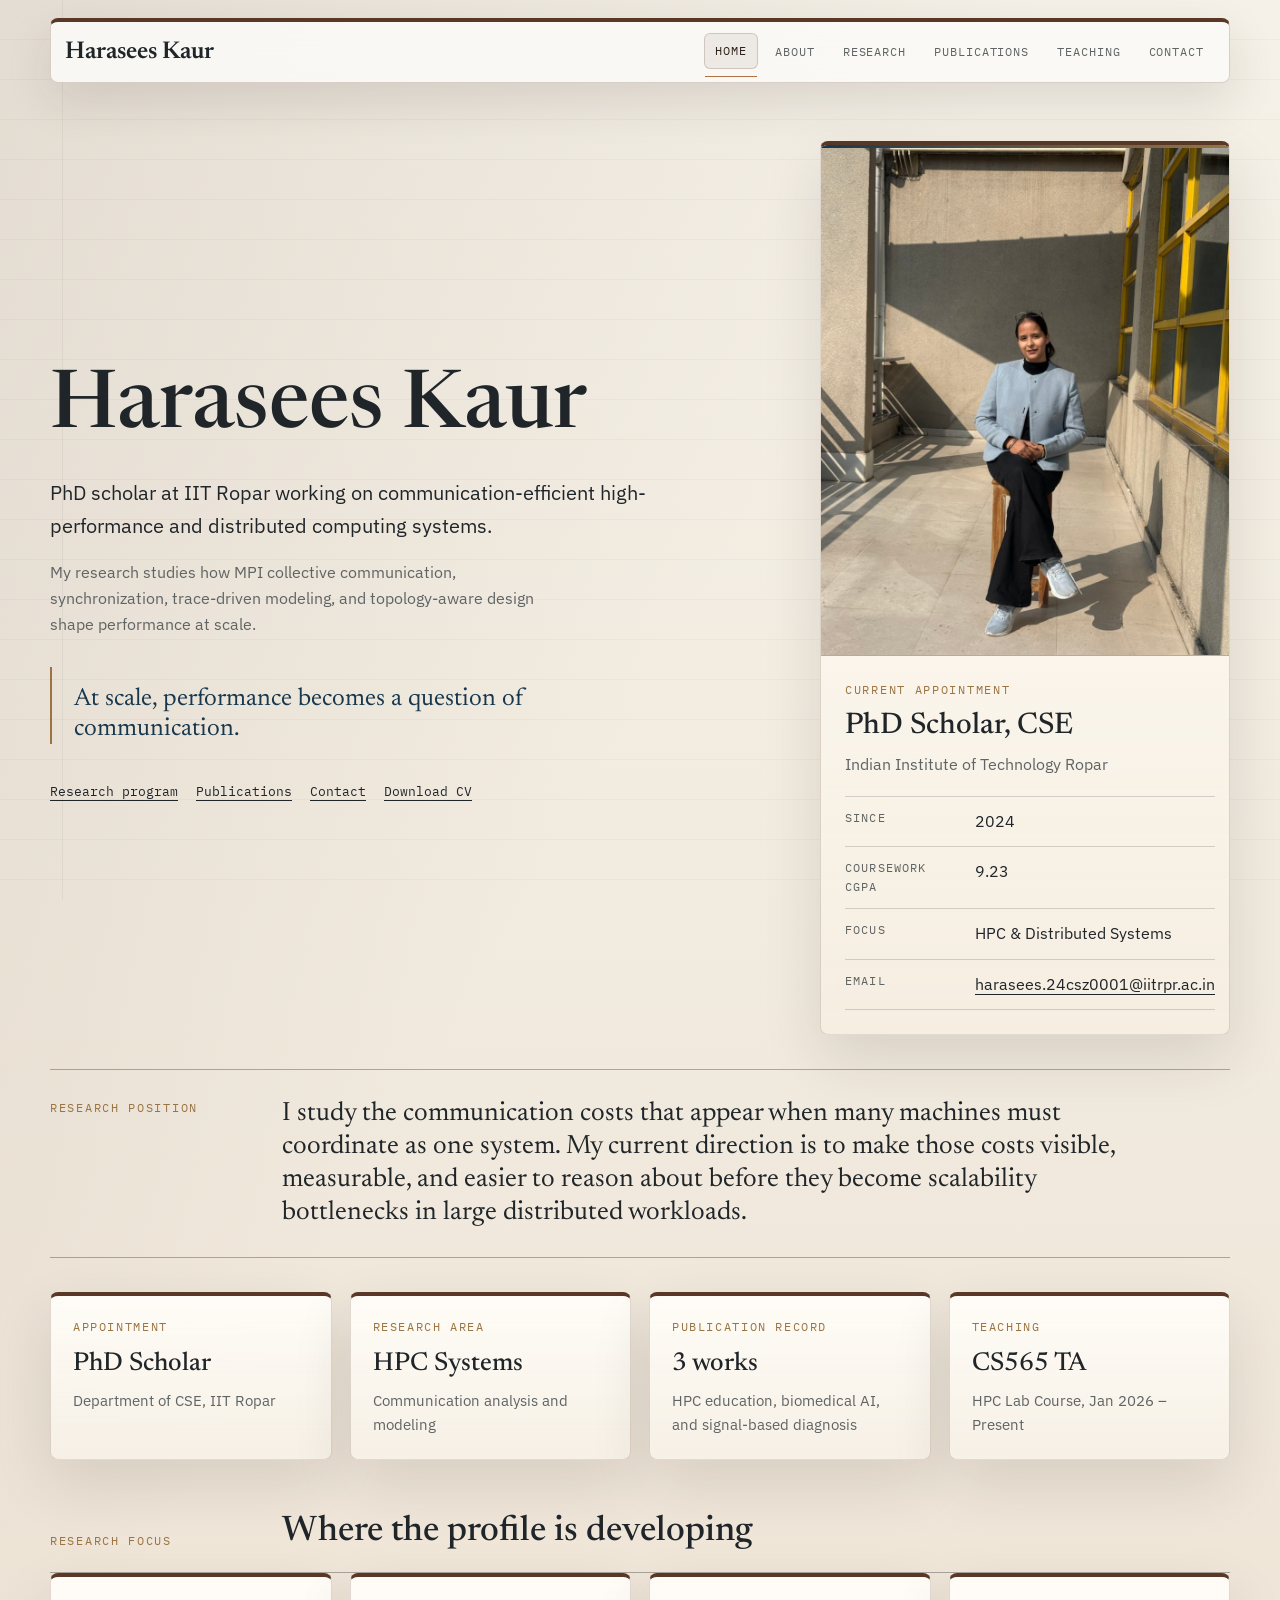
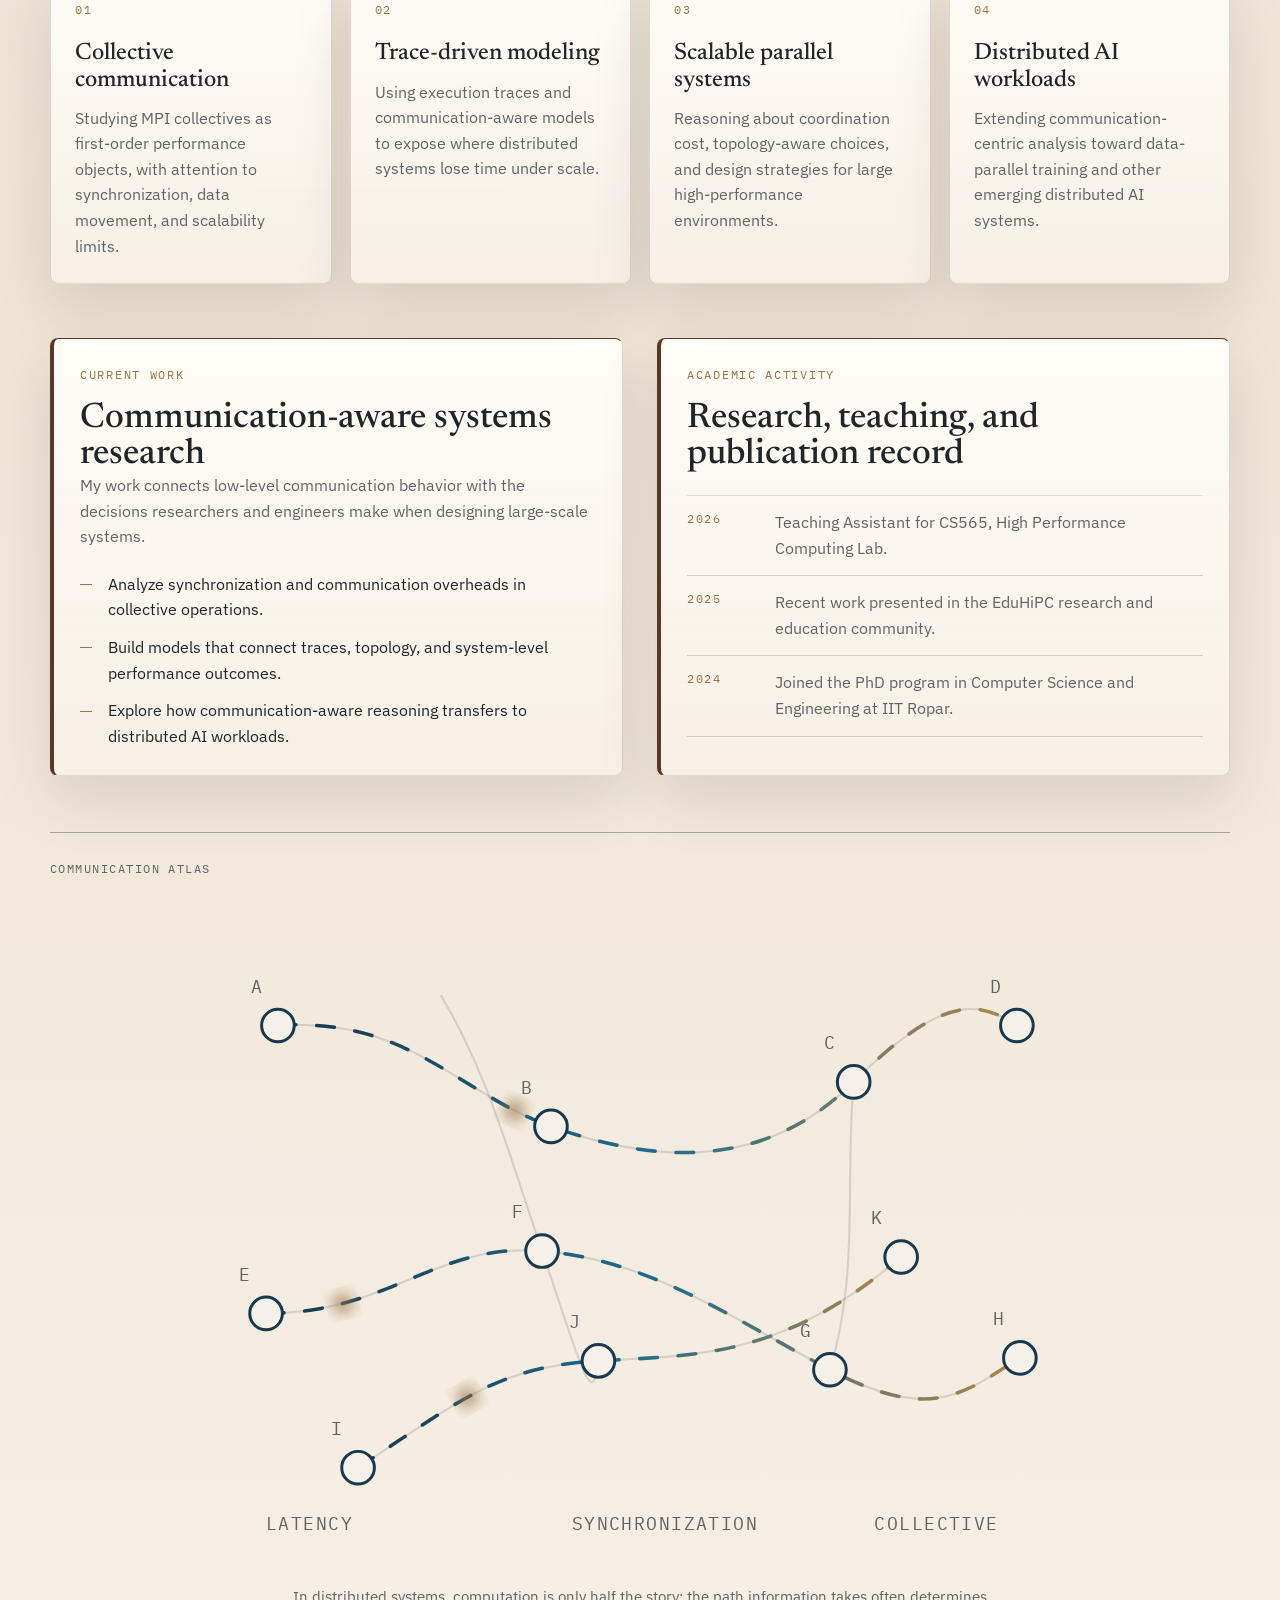
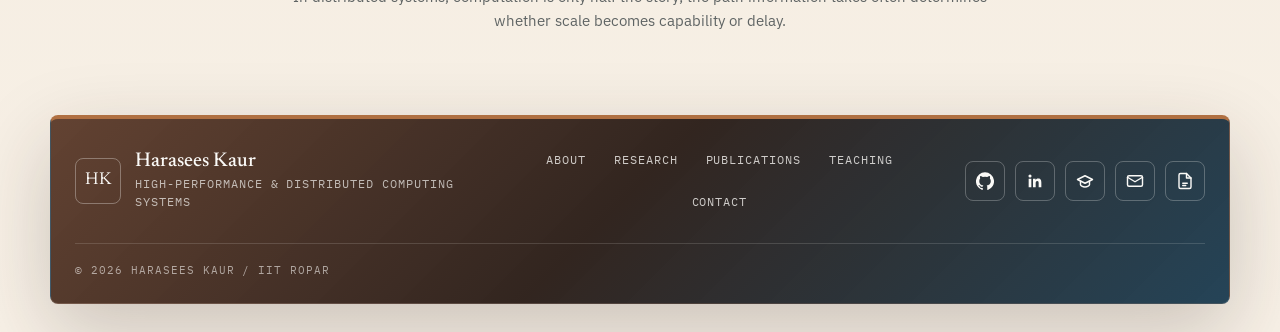
==== commit da5e2663: "Minor Fixes" ====
--- a/index.html
+++ b/index.html
@@ -19,29 +19,26 @@
 
   <header class="masthead shell">
     <a class="wordmark" href="index.html">
-      <span class="monogram" aria-hidden="true">
-        <svg viewBox="0 0 64 64">
-          <path d="M10 32h16M38 32h16M26 32l6-8 6 8-6 8-6-8Z"/>
-          <circle cx="10" cy="32" r="4"/>
-          <circle cx="54" cy="32" r="4"/>
-        </svg>
-      </span>
       <span>Harasees Kaur</span>
     </a>
 
-    <div class="identity">
-      <span>PhD Scholar, Computer Science and Engineering</span>
-      <span>Indian Institute of Technology Ropar</span>
-    </div>
-
-    <nav class="primary-nav" aria-label="Primary navigation">
+
+    <button class="nav-toggle" type="button" aria-controls="primary-navigation" aria-expanded="false" hidden>
+      <span class="nav-toggle-bars" aria-hidden="true">
+        <span></span>
+        <span></span>
+        <span></span>
+      </span>
+      <span class="visually-hidden">Menu</span>
+    </button>
+
+    <nav class="primary-nav" id="primary-navigation" aria-label="Primary navigation">
       <a href="index.html">Home</a>
       <a href="about.html">About</a>
       <a href="research.html">Research</a>
       <a href="publications.html">Publications</a>
       <a href="teaching.html">Teaching</a>
       <a href="contact.html">Contact</a>
-      <a class="nav-cv" href="IIT_Ropar_CV_Template.pdf" target="_blank" rel="noreferrer">CV</a>
     </nav>
   </header>
 
@@ -93,7 +90,7 @@
             </div>
             <div>
               <dt>Email</dt>
-              <dd><a href="mailto:harasees.24csz0001@iitrpr.ac.in">Academic correspondence</a></dd>
+              <dd><a href="mailto:harasees.24csz0001@iitrpr.ac.in">harasees.24csz0001@iitrpr.ac.in</a></dd>
             </div>
           </dl>
         </div>
@@ -323,17 +320,43 @@
         <span>High-performance &amp; distributed computing systems</span>
       </div>
     </div>
-    <nav class="footer-nav" aria-label="Footer navigation">
-      <a href="index.html">Home</a>
+    <nav class="footer-nav" aria-label="Academic links">
       <a href="about.html">About</a>
       <a href="research.html">Research</a>
       <a href="publications.html">Publications</a>
       <a href="teaching.html">Teaching</a>
       <a href="contact.html">Contact</a>
     </nav>
-    <div class="footer-actions">
-      <a class="footer-contact" href="mailto:harasees.24csz0001@iitrpr.ac.in">Email</a>
-      <a href="IIT_Ropar_CV_Template.pdf" target="_blank" rel="noreferrer">CV</a>
+    <div class="footer-actions" aria-label="Academic contact links">
+      <a class="social-link" href="https://github.com/haraseesKaur12" aria-label="GitHub" title="GitHub" target="_blank" rel="noreferrer">
+        <svg class="brand-icon" viewBox="0 0 24 24" aria-hidden="true">
+          <path d="M12 .5A12 12 0 0 0 8.21 23.9c.6.11.82-.26.82-.58v-2.04c-3.34.73-4.04-1.61-4.04-1.61-.55-1.39-1.34-1.76-1.34-1.76-1.09-.75.08-.74.08-.74 1.21.09 1.85 1.24 1.85 1.24 1.07 1.84 2.81 1.31 3.5 1 .11-.78.42-1.31.76-1.61-2.67-.3-5.47-1.33-5.47-5.93 0-1.31.47-2.38 1.24-3.22-.12-.3-.54-1.52.12-3.18 0 0 1.01-.32 3.3 1.23a11.4 11.4 0 0 1 6 0c2.29-1.55 3.3-1.23 3.3-1.23.66 1.66.24 2.88.12 3.18.77.84 1.24 1.91 1.24 3.22 0 4.61-2.81 5.63-5.49 5.93.43.37.81 1.1.81 2.22v3.29c0 .32.22.69.83.57A12 12 0 0 0 12 .5Z"/>
+        </svg>
+      </a>
+      <a class="social-link" href="https://www.linkedin.com/in/harasees-kaur-b7a363350/" aria-label="LinkedIn" title="LinkedIn" target="_blank" rel="noreferrer">
+        <svg class="brand-icon" viewBox="0 0 24 24" aria-hidden="true">
+          <path d="M20.45 20.45h-3.56v-5.57c0-1.33-.02-3.04-1.85-3.04-1.85 0-2.13 1.45-2.13 2.95v5.66H9.35V9h3.42v1.56h.05c.48-.9 1.64-1.85 3.37-1.85 3.61 0 4.27 2.38 4.27 5.47v6.27ZM5.34 7.43a2.06 2.06 0 1 1 0-4.12 2.06 2.06 0 0 1 0 4.12ZM7.12 20.45H3.55V9h3.57v11.45Z"/>
+        </svg>
+      </a>
+      <a class="social-link" href="https://scholar.google.com/citations?user=soQdKhoAAAAJ&hl=en&oi=ao" aria-label="Google Scholar" title="Google Scholar" target="_blank" rel="noreferrer">
+        <svg viewBox="0 0 24 24" aria-hidden="true">
+          <path d="m22 10-10-5-10 5 10 5 10-5Z"/>
+          <path d="M6 12v5c0 1.1 2.7 3 6 3s6-1.9 6-3v-5"/>
+        </svg>
+      </a>
+      <a class="social-link" href="mailto:harasees.24csz0001@iitrpr.ac.in" aria-label="Email" title="Email">
+        <svg viewBox="0 0 24 24" aria-hidden="true">
+          <path d="M4 5h16a2 2 0 0 1 2 2v10a2 2 0 0 1-2 2H4a2 2 0 0 1-2-2V7a2 2 0 0 1 2-2Z"/>
+          <path d="m22 7-10 6L2 7"/>
+        </svg>
+      </a>
+      <a class="social-link" href="IIT_Ropar_CV_Template.pdf" aria-label="CV PDF" title="CV PDF" target="_blank" rel="noreferrer">
+        <svg viewBox="0 0 24 24" aria-hidden="true">
+          <path d="M14 2H6a2 2 0 0 0-2 2v16a2 2 0 0 0 2 2h12a2 2 0 0 0 2-2V8Z"/>
+          <path d="M14 2v6h6"/>
+          <path d="M9 15h6M9 18h4"/>
+        </svg>
+      </a>
     </div>
     <p class="footer-note">&copy; <span data-year></span> Harasees Kaur / IIT Ropar</p>
   </footer>
--- a/styles.css
+++ b/styles.css
@@ -46,6 +46,16 @@
   max-width: 100%;
 }
 
+.visually-hidden {
+  position: absolute;
+  width: 1px;
+  height: 1px;
+  overflow: hidden;
+  clip: rect(0, 0, 0, 0);
+  clip-path: inset(50%);
+  white-space: nowrap;
+}
+
 .paper-grid {
   position: fixed;
   inset: 0;
@@ -68,8 +78,8 @@
   top: 14px;
   z-index: 20;
   display: grid;
-  grid-template-columns: minmax(210px, 0.86fr) minmax(250px, 1fr) auto;
-  gap: 18px;
+  grid-template-columns: auto minmax(0, 1fr);
+  gap: 16px;
   align-items: center;
   margin-top: 18px;
   padding: 12px 14px;
@@ -125,10 +135,63 @@
   line-height: 1.35;
 }
 
+.nav-toggle {
+  display: none;
+  width: 42px;
+  height: 42px;
+  place-items: center;
+  padding: 0;
+  border: 1px solid rgba(90, 56, 40, 0.22);
+  border-radius: 6px;
+  color: var(--brown-deep);
+  background: rgba(90, 56, 40, 0.07);
+  cursor: pointer;
+  transition: background 180ms ease, border-color 180ms ease, transform 180ms ease;
+}
+
+.nav-toggle[hidden] {
+  display: none;
+}
+
+.nav-toggle:hover,
+.nav-toggle:focus-visible {
+  border-color: rgba(90, 56, 40, 0.36);
+  background: rgba(90, 56, 40, 0.12);
+  transform: translateY(-1px);
+}
+
+.nav-toggle-bars {
+  display: grid;
+  width: 18px;
+  gap: 4px;
+}
+
+.nav-toggle-bars span {
+  display: block;
+  height: 2px;
+  border-radius: 999px;
+  background: currentColor;
+  transition: opacity 180ms ease, transform 180ms ease;
+}
+
+.masthead.nav-open .nav-toggle-bars span:first-child {
+  transform: translateY(6px) rotate(45deg);
+}
+
+.masthead.nav-open .nav-toggle-bars span:nth-child(2) {
+  opacity: 0;
+}
+
+.masthead.nav-open .nav-toggle-bars span:last-child {
+  transform: translateY(-6px) rotate(-45deg);
+}
+
 .primary-nav {
   display: flex;
-  flex-wrap: wrap;
+  flex-wrap: nowrap;
   justify-content: flex-end;
+  justify-self: end;
+  min-width: 0;
   gap: 6px;
   font-family: "IBM Plex Mono", "SFMono-Regular", monospace;
   font-size: 0.72rem;
@@ -186,6 +249,54 @@
 .primary-nav .nav-cv.active {
   background: var(--brown-deep);
   color: var(--white);
+}
+
+.js-enabled .masthead.nav-collapsed {
+  grid-template-columns: minmax(0, 1fr) auto;
+}
+
+.js-enabled .masthead.nav-collapsed .nav-toggle {
+  display: grid;
+  justify-self: end;
+}
+
+.js-enabled .masthead.nav-collapsed .primary-nav {
+  grid-column: 1 / -1;
+  display: grid;
+  width: 100%;
+  max-height: 0;
+  justify-self: stretch;
+  gap: 8px;
+  overflow: hidden;
+  padding-top: 0;
+  border-top: 1px solid transparent;
+  opacity: 0;
+  pointer-events: none;
+  transform: translateY(-6px);
+  transition: max-height 220ms ease, opacity 180ms ease, padding-top 180ms ease, transform 180ms ease;
+}
+
+.js-enabled .masthead.nav-collapsed.nav-open .primary-nav {
+  max-height: 460px;
+  padding-top: 12px;
+  border-top-color: rgba(90, 56, 40, 0.14);
+  opacity: 1;
+  pointer-events: auto;
+  transform: translateY(0);
+}
+
+.js-enabled .masthead.nav-collapsed .primary-nav a {
+  width: 100%;
+  min-height: 42px;
+  justify-content: center;
+  padding: 0 12px;
+  border-color: rgba(90, 56, 40, 0.14);
+  background: rgba(255, 253, 248, 0.62);
+  text-align: center;
+}
+
+.js-enabled .masthead.nav-collapsed .primary-nav a::after {
+  display: none;
 }
 
 .opening-grid {
@@ -1218,6 +1329,7 @@
   display: inline-flex;
   min-height: 42px;
   align-items: center;
+  gap: 8px;
   padding: 0 14px;
   border: 1px solid rgba(90, 56, 40, 0.22);
   border-radius: 6px;
@@ -1229,6 +1341,22 @@
   text-decoration: none;
   text-transform: uppercase;
   transition: background 180ms ease, color 180ms ease, transform 180ms ease;
+}
+
+.contact-actions svg {
+  width: 18px;
+  height: 18px;
+  flex: 0 0 auto;
+  fill: none;
+  stroke: currentColor;
+  stroke-width: 1.9;
+  stroke-linecap: round;
+  stroke-linejoin: round;
+}
+
+.contact-actions .brand-icon {
+  fill: currentColor;
+  stroke: none;
 }
 
 .contact-actions a:hover {
@@ -1386,19 +1514,36 @@
   display: flex;
   flex-wrap: wrap;
   justify-content: flex-end;
-  gap: 8px;
+  gap: 10px;
 }
 
 .footer-actions a {
   position: relative;
   display: inline-flex;
-  min-height: 36px;
+  width: 40px;
+  min-height: 40px;
   align-items: center;
-  padding: 0 12px;
+  justify-content: center;
+  padding: 0;
   border: 1px solid rgba(251, 250, 247, 0.26);
-  border-radius: 6px;
+  border-radius: 8px;
   color: var(--white);
   transition: background 180ms ease, border-color 180ms ease, transform 180ms ease;
+}
+
+.footer-actions svg {
+  width: 18px;
+  height: 18px;
+  fill: none;
+  stroke: currentColor;
+  stroke-width: 1.9;
+  stroke-linecap: round;
+  stroke-linejoin: round;
+}
+
+.footer-actions .brand-icon {
+  fill: currentColor;
+  stroke: none;
 }
 
 .footer-note {
@@ -1458,7 +1603,6 @@
 }
 
 @media (max-width: 980px) {
-  .masthead,
   .opening-grid,
   .profile-sheet,
   .lattice-sheet,
@@ -1468,10 +1612,6 @@
 
   .identity {
     order: 3;
-  }
-
-  .primary-nav {
-    justify-content: flex-start;
   }
 
   .hero-copy {
